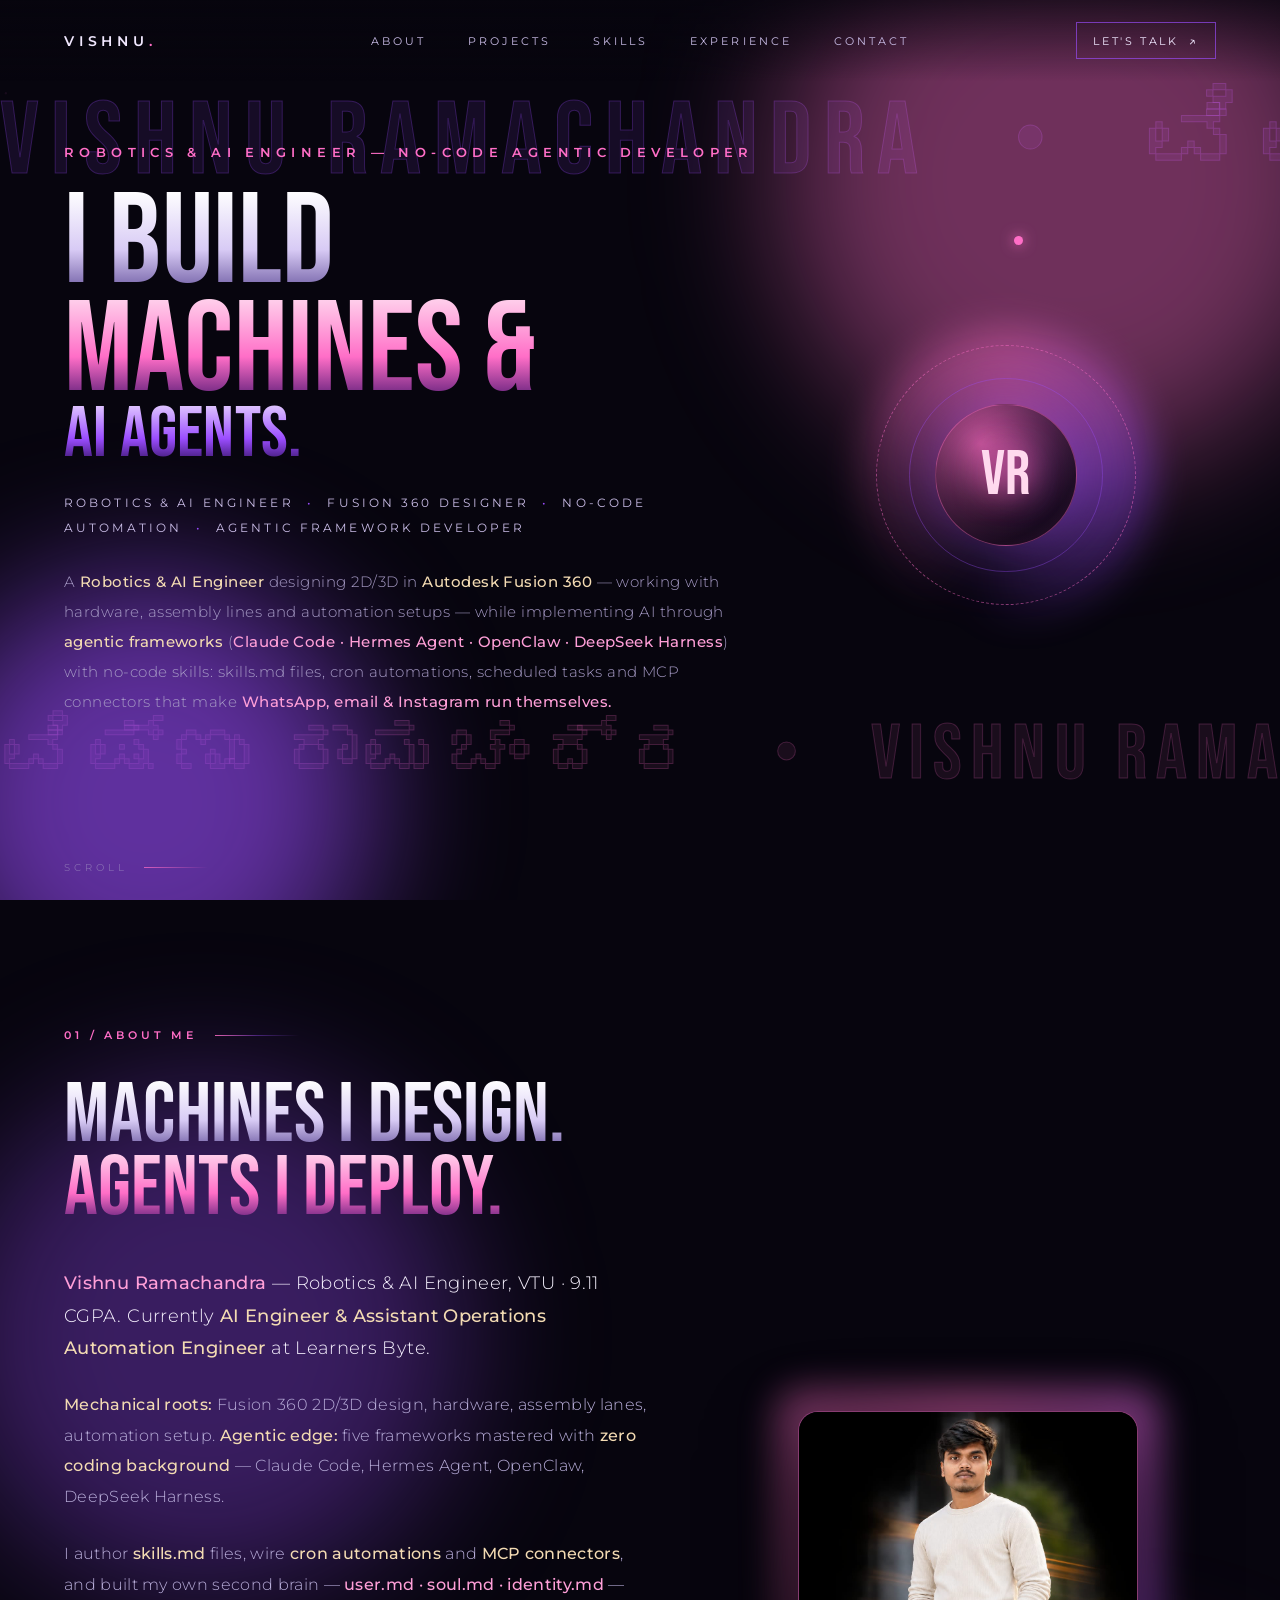
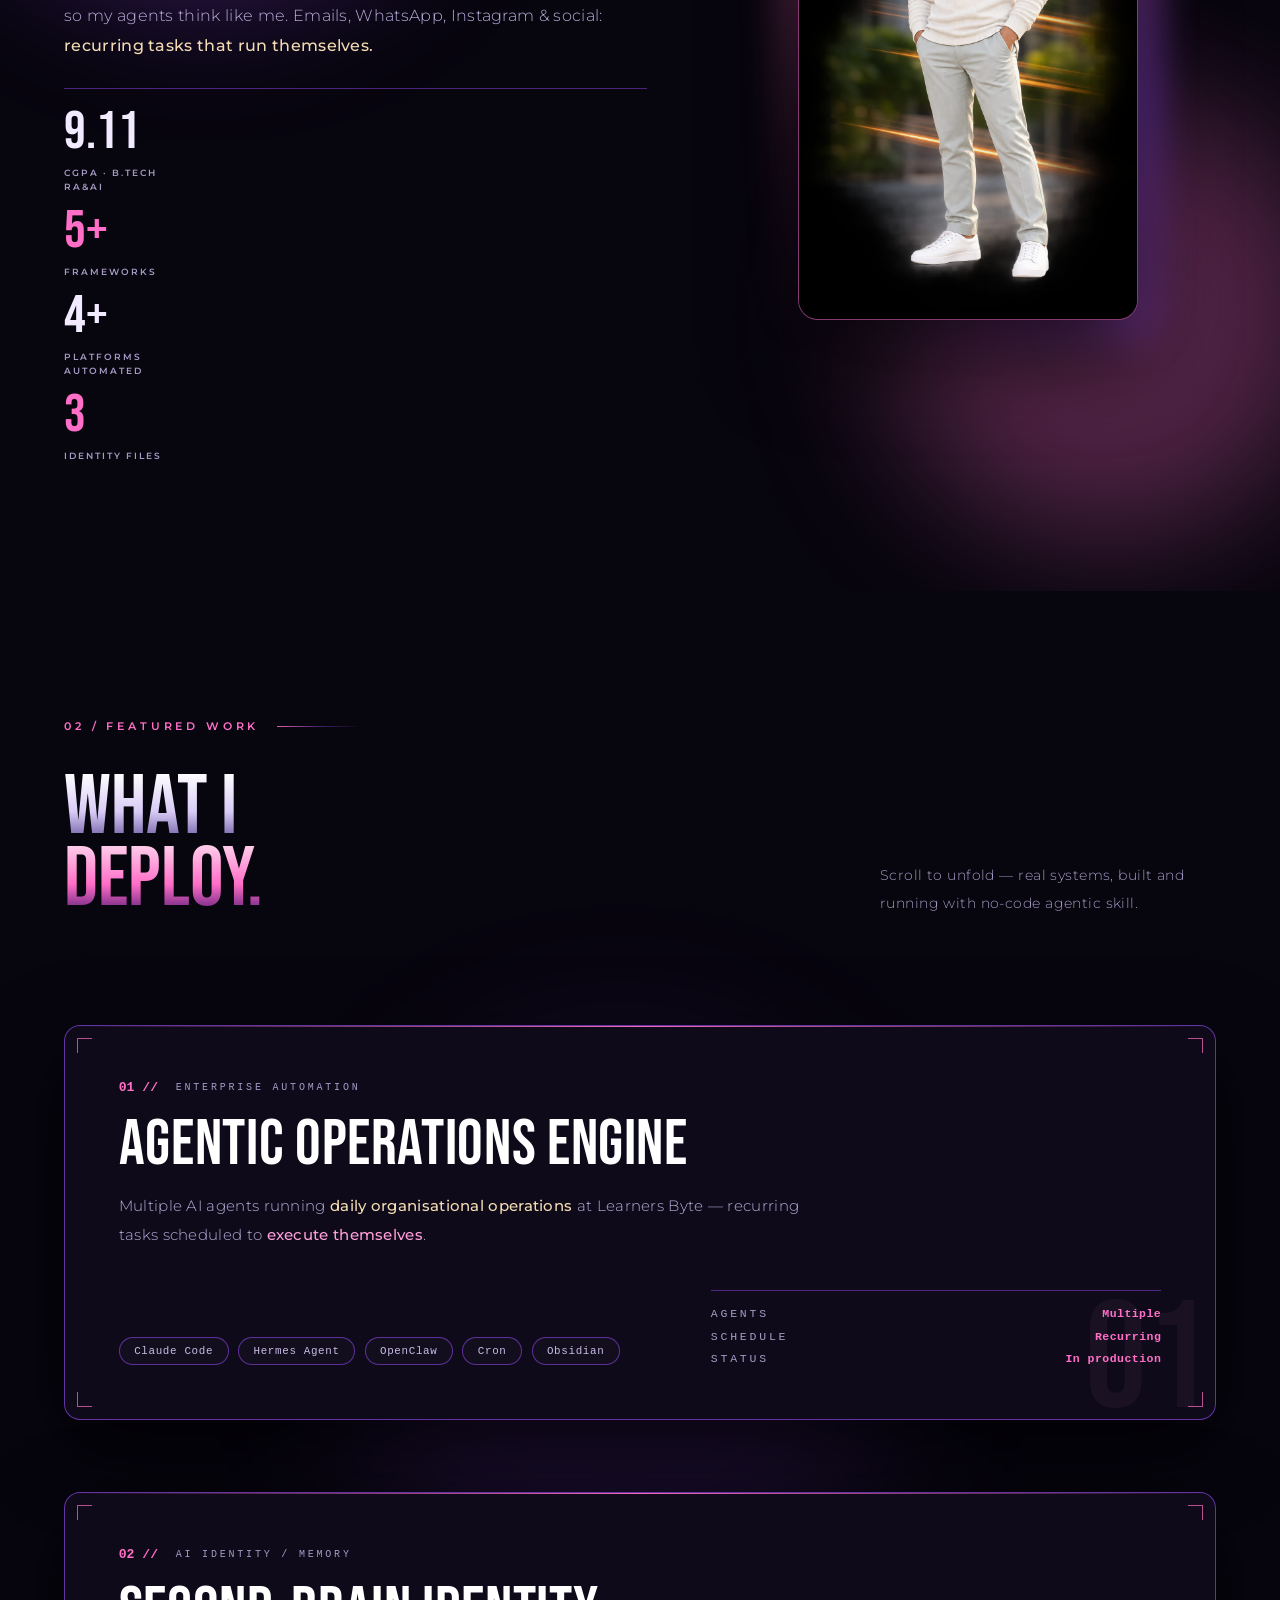
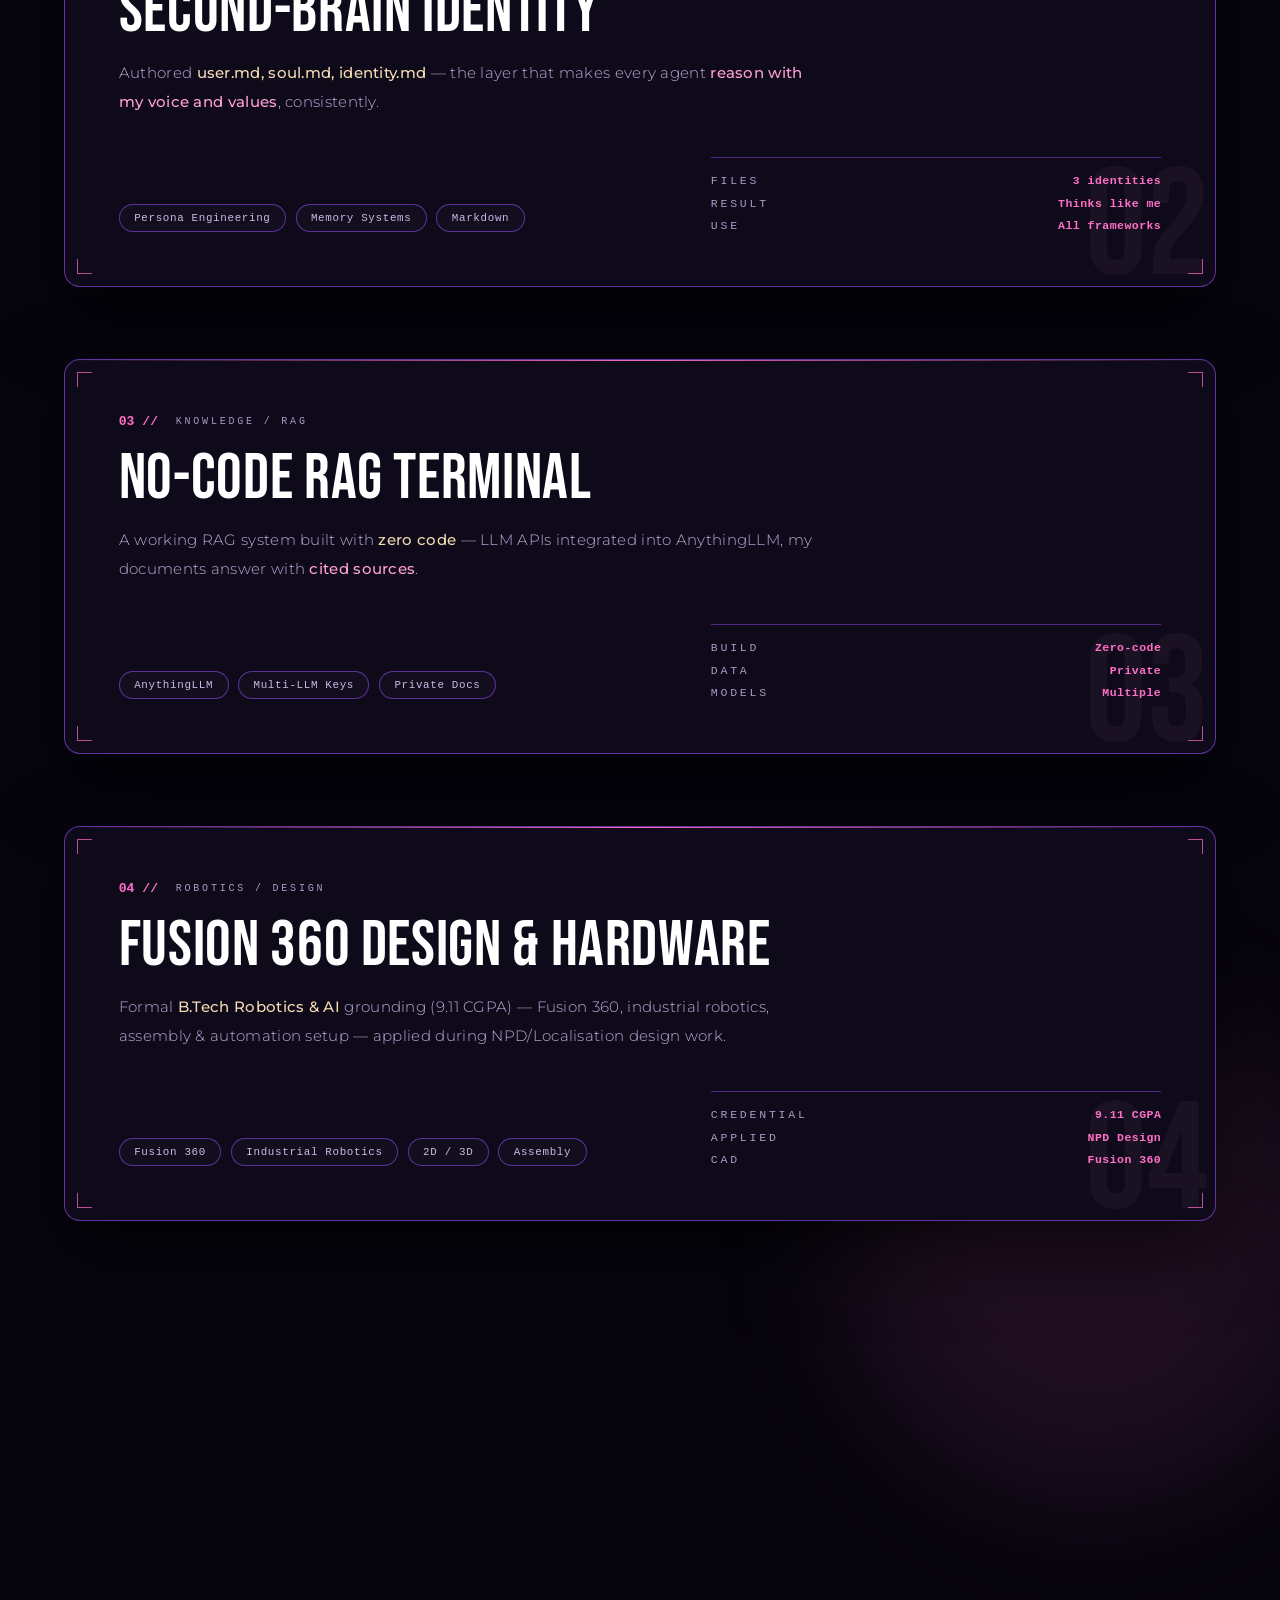
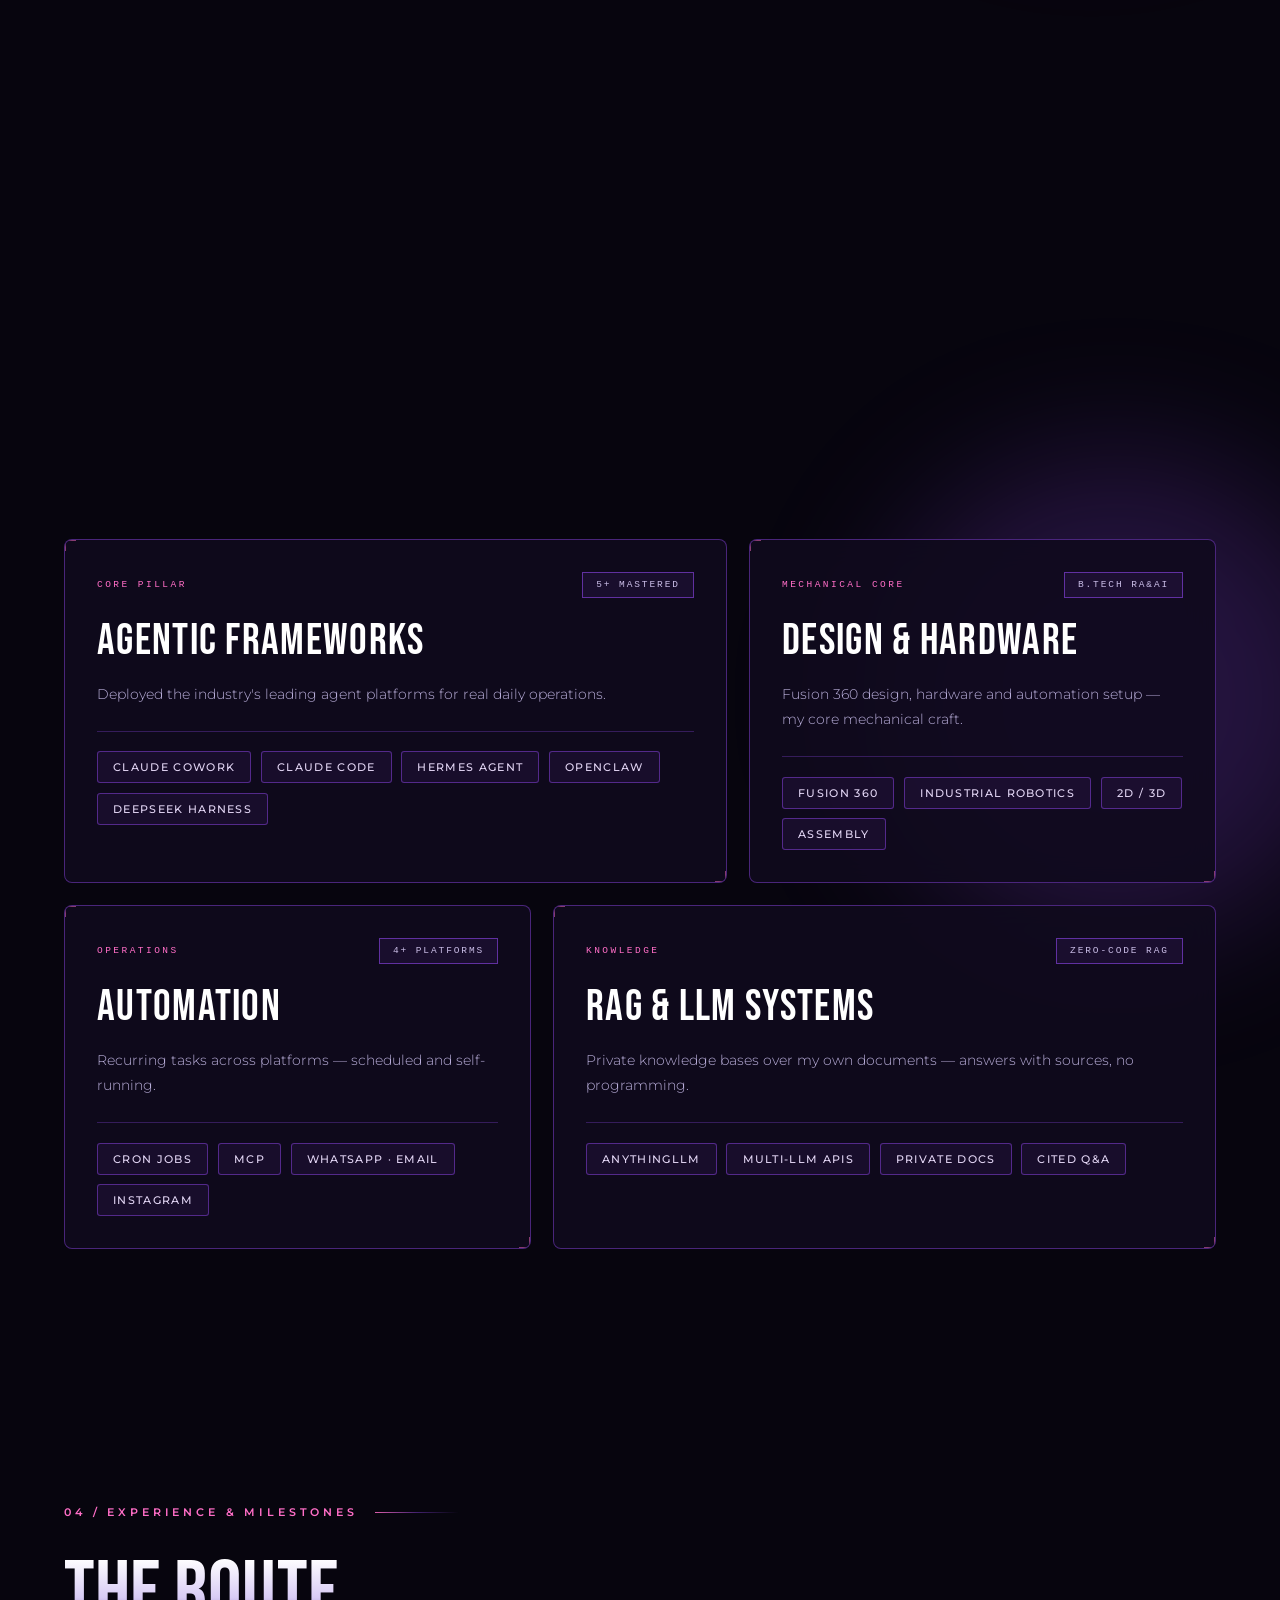
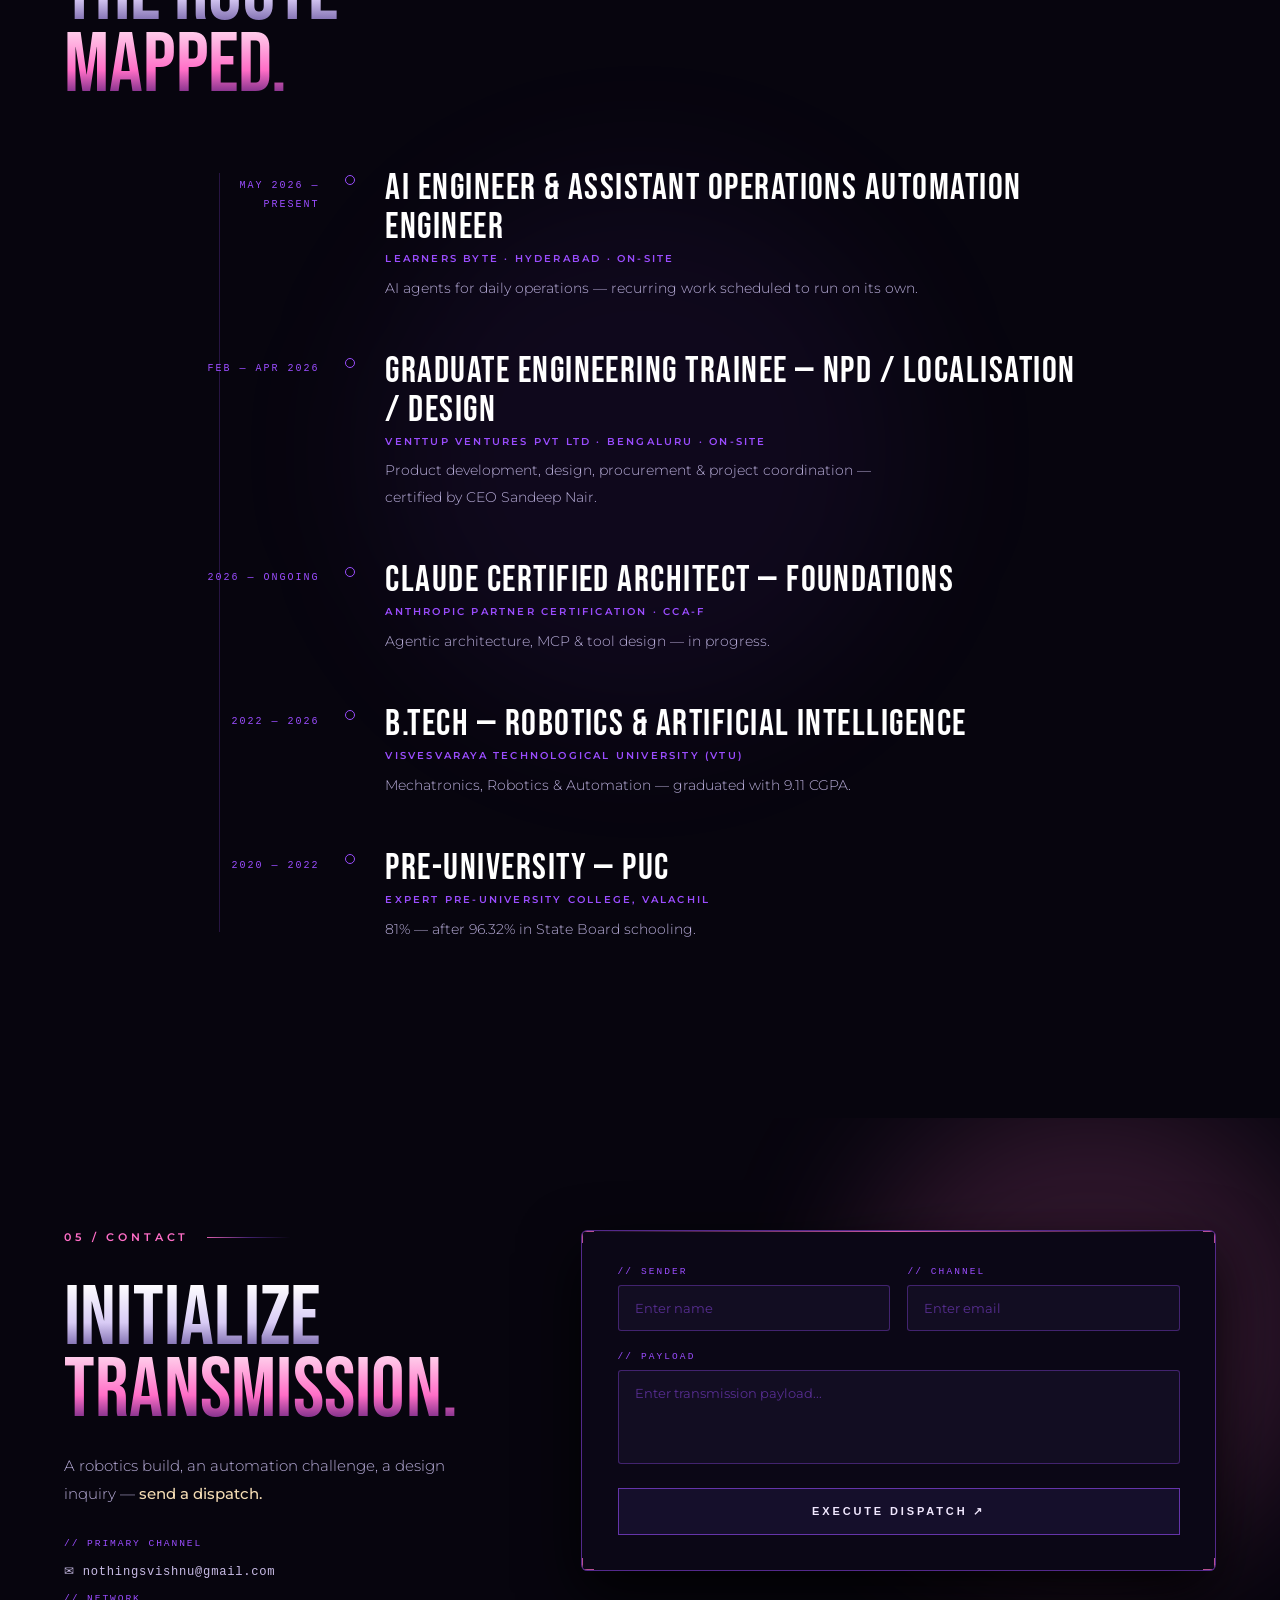
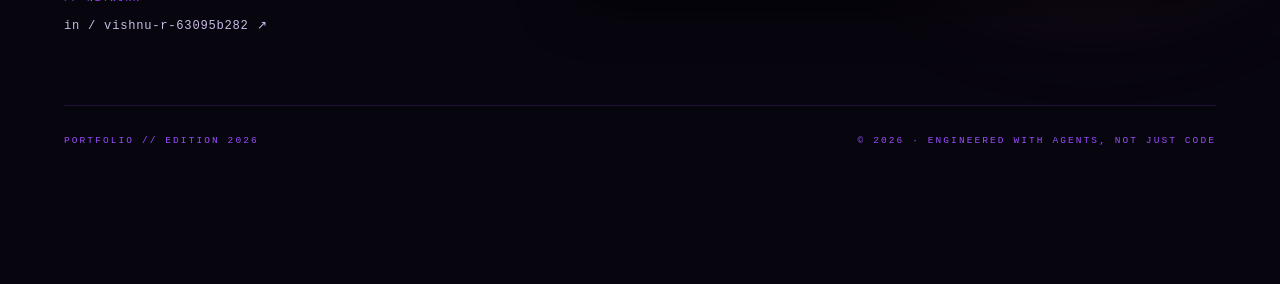
==== legacy_portfolio_v1.html @ 947fa591 "Deploy modern editorial portfolio & executive signed monograph" ====
<!DOCTYPE html>
<html lang="en">
<head>
<meta charset="UTF-8"/>
<meta name="viewport" content="width=device-width, initial-scale=1.0"/>
<title>Vishnu Ramachandra — Robotics & AI Engineer</title>
<link rel="icon" type="image/svg+xml" href="data:image/svg+xml,<svg xmlns='http://www.w3.org/2000/svg' viewBox='0 0 100 100'><text y='.9em' font-size='90'>⚡</text></svg>"/>
<link rel="preconnect" href="https://fonts.googleapis.com">
<link rel="preconnect" href="https://fonts.gstatic.com" crossorigin>
<link href="https://fonts.googleapis.com/css2?family=Bebas+Neue&family=Montserrat:wght@300;400;500;600;700&display=swap" rel="stylesheet">
<style>
  :root{
    --bg:#07050E; --panel:#0E0A1A; --panel2:#120D20; --cardline:rgba(140,84,255,.4);
    --ivory:#E8E0F2; --muted:#A79BC6; --soft:#C9BCE6; --white:#F7F2FF;
    --pink:#FF6EC7; --violet:#9B4DFF; --lav:#C9B0FF; --cream:#F3DBB3; --hlp:#FF9FD8;
    --serif:"Bebas Neue","Arial Narrow",Impact,sans-serif;
    --sans:"Montserrat",system-ui,sans-serif;
  }
  *{box-sizing:border-box;margin:0;padding:0}
  html{scroll-behavior:smooth}
  body{background:var(--bg);color:var(--ivory);font-family:var(--sans);overflow-x:hidden;-webkit-font-smoothing:antialiased}
  ::selection{background:var(--lav);color:#0a0514}
  a{color:inherit;text-decoration:none}
  img{max-width:100%;display:block}
  b{color:var(--cream);font-weight:500}
  .hlp{color:var(--hlp);font-weight:500}
  .g-w{background:linear-gradient(to bottom,#FFFFFF 0%,#D8CBF5 55%,#5E4B96 100%);-webkit-background-clip:text;background-clip:text;color:transparent}
  .g-p{background:linear-gradient(to bottom,#FFD1EC 0%,#FF6EC7 55%,#4A1570 100%);-webkit-background-clip:text;background-clip:text;color:transparent}
  .g-d{background:linear-gradient(to bottom,#DFC5FF 0%,#9B4DFF 55%,#2A0D55 100%);-webkit-background-clip:text;background-clip:text;color:transparent}

  #cursor{position:fixed;top:0;left:0;width:10px;height:10px;border-radius:50%;background:rgba(240,230,255,.95);
          pointer-events:none;z-index:999;transform:translate(-50%,-50%);transition:width .25s,height .25s,background .25s,border .25s}
  #cursor.grow{width:46px;height:46px;border:1px solid rgba(255,110,199,.55);background:rgba(255,110,199,.07)}

  .glow{position:absolute;border-radius:50%;filter:blur(70px);pointer-events:none;z-index:0}
  @keyframes pulseA{0%,100%{transform:scale(1);opacity:.10}50%{transform:scale(1.08);opacity:.15}}
  @keyframes pulseB{0%,100%{transform:scale(1.06);opacity:.07}50%{transform:scale(1);opacity:.10}}
  @keyframes floaty{0%,100%{transform:translateY(-3px) scale(1)}50%{transform:translateY(3px) scale(1.03)}}
  @keyframes spinSlow{to{transform:rotate(360deg)}}
  @keyframes emberUp{0%{transform:translateY(0) scale(1);opacity:0}15%{opacity:.8}100%{transform:translateY(-120px) scale(.2);opacity:0}}

  /* ============ BG NAME MARQUEE ============ */
  .bgnames{position:fixed;inset:0;z-index:0;pointer-events:none;overflow:hidden}
  .namerow{position:absolute;left:0;display:flex;width:max-content;will-change:transform;
           font-family:var(--serif),"Nirmala UI","Noto Sans Kannada",sans-serif;
           color:rgba(155,77,255,.10);-webkit-text-stroke:1px rgba(155,77,255,.28);white-space:nowrap;
           letter-spacing:.12em;user-select:none}
  .namerow span{display:inline-block;padding-right:7vw}
  .namerow.nr1{top:9%;font-size:clamp(3rem,8vw,7.5rem);animation:driftL 90s linear infinite}
  .namerow.nr2{bottom:11%;font-size:clamp(2.2rem,6vw,5.4rem);-webkit-text-stroke:1px rgba(255,110,199,.22);
               color:rgba(255,110,199,.08);animation:driftR 110s linear infinite}
  @keyframes driftL{from{transform:translateX(0)}to{transform:translateX(-50%)}}
  @keyframes driftR{from{transform:translateX(-50%)}to{transform:translateX(0)}}

  nav{position:fixed;top:0;left:0;right:0;z-index:100;display:flex;justify-content:space-between;align-items:center;padding:22px 5vw;
      background:linear-gradient(180deg,rgba(7,5,14,.72),transparent)}
  .brand{font-size:.85rem;font-weight:600;letter-spacing:.35em;text-transform:uppercase;color:#F1E8FF;cursor:pointer}
  .brand b{color:var(--pink);font-weight:600}
  .nav-links{position:absolute;left:50%;transform:translateX(-50%);display:flex;gap:2.6rem}
  .nav-links a{position:relative;font-size:11px;font-weight:400;letter-spacing:.28em;text-transform:uppercase;color:var(--soft);padding:4px 0;transition:color .3s}
  .nav-links a::after{content:"";position:absolute;bottom:0;left:0;width:0;height:1px;background:rgba(255,110,199,.65);transition:width .3s}
  .nav-links a:hover{color:var(--white)} .nav-links a:hover::after{width:100%}
  .btn-talk{display:flex;align-items:center;gap:.6rem;font-size:11px;font-weight:400;letter-spacing:.24em;text-transform:uppercase;
            color:#F1E8FF;padding:.6rem 1rem;border:1px solid rgba(155,77,255,.65);transition:border-color .3s}
  .btn-talk:hover{border-color:var(--pink)}
  .btn-talk .arr{transition:transform .3s;font-size:.85rem}
  .btn-talk:hover .arr{transform:translate(2px,-2px)}

  .hero{position:relative;min-height:100vh;display:flex;align-items:center;padding:120px 5vw 70px;overflow:hidden}
  #heroCanvas{position:absolute;inset:0;z-index:0;opacity:.85}
  .hero .glow.g1{width:36rem;height:36rem;top:-12%;right:-6%;background:rgba(255,110,199,.42);animation:pulseA 8s infinite}
  .hero .glow.g2{width:28rem;height:28rem;bottom:-14%;left:-6%;background:rgba(155,77,255,.6);animation:pulseB 10s infinite}
  .hero-inner{position:relative;z-index:2;display:grid;grid-template-columns:1.25fr .75fr;gap:2rem;align-items:center;width:100%;max-width:1400px;margin:0 auto}
  @media(max-width:1024px){.hero-inner{grid-template-columns:1fr}}
  .hero h1{font-family:var(--serif);font-weight:400;letter-spacing:.01em;line-height:.84;text-transform:uppercase;user-select:none;margin-bottom:1.5rem}
  .hero h1 .ln{display:block;opacity:0;transform:translateY(40px);filter:blur(10px);transition:opacity 1s cubic-bezier(.16,1,.3,1),transform 1.2s cubic-bezier(.16,1,.3,1),filter 1s}
  .hero h1 .ln.show{opacity:1;transform:none;filter:none}
  .hero h1 .ln1,.hero h1 .ln2{font-size:clamp(3.6rem,10vw,8rem)}
  .hero h1 .ln3{font-size:clamp(2.2rem,5.6vw,4.8rem)}
  .hero .kicker{font-size:clamp(.6rem,1.1vw,.8rem);font-weight:600;letter-spacing:.42em;text-transform:uppercase;color:var(--pink);margin-bottom:1.9rem}
  .hero .sub{font-size:clamp(.55rem,1.15vw,.75rem);font-weight:400;letter-spacing:.26em;text-transform:uppercase;color:var(--soft);margin-bottom:1.7rem;max-width:54rem;line-height:2.1}
  .hero .sub i{color:var(--violet);font-style:normal;margin:0 .45rem}
  .hero .desc{font-size:clamp(.8rem,1.3vw,.96rem);font-weight:300;color:var(--muted);line-height:1.95;letter-spacing:.03em;max-width:45rem;margin-bottom:2.4rem}
  .hero-cta{display:flex;gap:1.2rem;flex-wrap:wrap}
  .cta-solid{font-size:11px;font-weight:600;letter-spacing:.26em;text-transform:uppercase;color:#15020f;
             background:linear-gradient(120deg,#FFD1EC,#FF6EC7 45%,#9B4DFF);background-size:200% 100%;padding:1.05rem 2.2rem;
             transition:background-position .5s;cursor:pointer}
  .cta-solid:hover{background-position:100% 0}
  .cta-ghost{font-size:11px;font-weight:400;letter-spacing:.26em;text-transform:uppercase;color:#F1E8FF;padding:1.05rem 2.2rem;border:1px solid rgba(155,77,255,.65);transition:border-color .3s,color .3s;cursor:pointer}
  .cta-ghost:hover{border-color:var(--pink);color:#fff}
  .hero-fade{opacity:0;transform:translateY(26px);filter:blur(8px);transition:opacity 1s ease .9s,transform 1.2s cubic-bezier(.16,1,.3,1) .9s,filter 1s ease .9s}
  .hero-fade.show{opacity:1;transform:none;filter:none}
  .emblem{position:relative;height:min(60vh,520px);display:none;align-items:center;justify-content:center}
  @media(min-width:1024px){.emblem{display:flex}}
  .emblem .halo{position:absolute;width:70%;aspect-ratio:1;border-radius:50%;background:conic-gradient(from 0deg,#FF6EC7,#9B4DFF 25%,transparent 55%,#FF6EC7);filter:blur(18px);opacity:.4;animation:spinSlow 16s linear infinite}
  .emblem .ring1{position:absolute;width:62%;aspect-ratio:1;border-radius:50%;border:1px dashed rgba(255,110,199,.5);animation:spinSlow 30s linear infinite}
  .emblem .ring2{position:absolute;width:46%;aspect-ratio:1;border-radius:50%;border:1px solid rgba(155,77,255,.35)}
  .emblem .core{position:relative;width:34%;aspect-ratio:1;border-radius:50%;display:flex;align-items:center;justify-content:center;
        background:radial-gradient(circle at 32% 28%,rgba(255,110,199,.5),rgba(10,5,20,.94) 72%);
        border:1px solid rgba(255,110,199,.45);box-shadow:0 0 70px rgba(155,77,255,.45),inset 0 0 44px rgba(255,110,199,.14);animation:floaty 5s ease-in-out infinite}
  .emblem .core span{font-family:var(--serif);font-size:clamp(3rem,7vh,5.2rem);color:#FFD9EE;text-shadow:0 0 30px rgba(255,110,199,.75)}
  .emblem .dot{position:absolute;top:4%;left:52%;width:9px;height:9px;border-radius:50%;background:var(--pink);box-shadow:0 0 14px var(--pink);animation:floaty 3s infinite}
  .scroll-hint{position:absolute;bottom:26px;left:5vw;font-size:10px;letter-spacing:.4em;text-transform:uppercase;color:rgba(167,155,198,.55);display:flex;align-items:center;gap:1rem;z-index:3}
  .scroll-hint::after{content:"";width:64px;height:1px;background:linear-gradient(90deg,rgba(255,110,199,.75),transparent);animation:growline 2.4s ease-in-out infinite}
  @keyframes growline{0%,100%{transform:scaleX(.3);transform-origin:left}50%{transform:scaleX(1);transform-origin:left}}

  section{position:relative;padding:8rem 5vw;overflow:hidden}
  .inner{position:relative;z-index:2;max-width:1200px;margin:0 auto}
  .eyebrow{display:flex;align-items:center;gap:1.1rem;margin-bottom:2.4rem}
  .eyebrow span{font-size:11px;font-weight:600;letter-spacing:.35em;text-transform:uppercase;color:var(--pink)}
  .eyebrow::after{content:"";width:84px;height:1px;background:linear-gradient(90deg,rgba(255,110,199,.85),rgba(155,77,255,.4),transparent)}
  .sec-title{font-family:var(--serif);font-weight:400;text-transform:uppercase;line-height:.86;letter-spacing:.01em;user-select:none;margin-bottom:1.2rem}
  .sec-title .blk{display:block;font-size:clamp(2.8rem,6.6vw,5.6rem)}
  .rv{opacity:0;transform:translateY(26px);transition:opacity .8s cubic-bezier(.16,1,.3,1),transform .9s cubic-bezier(.16,1,.3,1)}
  .rv.in{opacity:1;transform:none}
  .rvl{opacity:0;transform:translateX(-24px);transition:opacity .7s cubic-bezier(.16,1,.3,1),transform .8s cubic-bezier(.16,1,.3,1)}
  .rvl.in{opacity:1;transform:none}

  #about .glow.g1{width:32rem;height:32rem;top:14%;left:-4%;background:rgba(155,77,255,.34);animation:pulseA 9s infinite}
  #about .glow.g2{width:28rem;height:28rem;bottom:4%;right:-4%;background:rgba(255,110,199,.3);animation:pulseB 11s infinite}
  .about-grid{display:grid;grid-template-columns:1.08fr .92fr;gap:4.5rem;align-items:center}
  @media(max-width:960px){.about-grid{grid-template-columns:1fr}}
  .about-bio p{font-size:clamp(.84rem,1.3vw,.99rem);font-weight:300;color:#B9AEDA;line-height:1.95;letter-spacing:.02em;margin-bottom:1.6rem;max-width:40rem}
  .about-bio .lead-in{font-size:clamp(.95rem,1.5vw,1.12rem);color:var(--white);line-height:1.8;font-weight:300}
  .metrics{display:grid;grid-template-columns:repeat(4,auto);gap:2.3rem;border-top:1px solid rgba(155,77,255,.4);padding-top:1.7rem;margin-top:.5rem}
  @media(max-width:760px){.metrics{grid-template-columns:repeat(2,1fr);gap:1.7rem}}
  .metric b{display:block;font-family:var(--serif);font-weight:400;font-size:clamp(2.4rem,4.4vw,3.4rem);color:#F2EBFF;line-height:1}
  .metric.p b{color:var(--pink)}
  .metric span{display:block;font-size:9px;font-weight:600;letter-spacing:.22em;text-transform:uppercase;color:var(--muted);margin-top:.4rem;max-width:8.5rem;line-height:1.6}
  .about-right{position:relative}
  .portrait-wrap{position:relative;max-width:min(88vw,340px);margin:0 auto;transform-style:preserve-3d;perspective:1200px}
  .portrait-glow{position:absolute;inset:-22px;border-radius:26px;filter:blur(18px);opacity:.55;
        background:conic-gradient(from 0deg,#FF6EC7 0%,#9B4DFF 28%,transparent 58%,#FF6EC7 100%);animation:spinSlow 15s linear infinite}
  .portrait{border-radius:20px;overflow:hidden;border:1px solid rgba(255,110,199,.5);box-shadow:0 34px 90px rgba(0,0,0,.75);position:relative;will-change:transform;background:var(--panel);line-height:0}
  .portrait img{width:100%;height:auto;object-fit:contain}
  .portrait .spot{position:absolute;inset:0;background:radial-gradient(circle 260px at var(--sx,50%) var(--sy,50%),rgba(255,255,255,.16),rgba(255,110,199,.10),transparent 72%);opacity:0;transition:opacity .4s;pointer-events:none}
  .portrait-wrap:hover .spot{opacity:1}
  .embers{position:absolute;inset:-20px;pointer-events:none;overflow:visible}
  .embers i{position:absolute;bottom:12%;width:4px;height:4px;border-radius:50%;background:var(--pink);opacity:0}
  .portrait-wrap:hover .embers i{animation:emberUp 2.4s ease-out infinite}

  #work{padding-bottom:6rem}
  #work .glow.g1{width:36rem;height:36rem;top:16%;left:26%;background:rgba(155,77,255,.12);animation:pulseA 12s infinite}
  #work .glow.g2{width:30rem;height:30rem;bottom:10%;right:-4%;background:rgba(255,110,199,.1);animation:pulseB 13s infinite}
  .deck-head{display:flex;justify-content:space-between;align-items:flex-end;gap:2.5rem;margin-bottom:4.5rem;flex-wrap:wrap}
  .deck-head p{max-width:21rem;font-size:clamp(.75rem,1.2vw,.9rem);font-weight:300;color:var(--muted);line-height:1.95;letter-spacing:.03em}
  .deck-scroller{position:relative;width:100%}
  .deck-inner{position:relative;width:100%;padding-top:4vh;padding-bottom:42vh}
  .s-card{position:relative;width:100%;z-index:1;margin-bottom:72px;will-change:transform,filter;transform-origin:top center;backface-visibility:hidden}
  .s-card:last-child{margin-bottom:0}
  .pcard{position:relative;border-radius:1rem;border:1px solid rgba(155,77,255,.6);background:var(--panel);
         padding:clamp(2rem,4.2vw,3.6rem);overflow:hidden;transition:border-color .5s;box-shadow:0 26px 80px rgba(0,0,0,.65)}
  .pcard:hover{border-color:rgba(255,110,199,.9)}
  .pcard .topflare{position:absolute;top:0;left:0;right:0;height:1px;background:linear-gradient(90deg,transparent,rgba(255,110,199,.95),transparent)}
  .pcard .lbr{position:absolute;width:15px;height:15px;border:1.5px solid rgba(255,110,199,.7);transition:border-color .4s}
  .pcard:hover .lbr{border-color:var(--pink)}
  .pcard .lbr.tl{top:12px;left:12px;border-right:0;border-bottom:0}.pcard .lbr.tr{top:12px;right:12px;border-left:0;border-bottom:0}
  .pcard .lbr.bl{bottom:12px;left:12px;border-right:0;border-top:0}.pcard .lbr.br{bottom:12px;right:12px;border-left:0;border-top:0}
  .pcard .watermark{position:absolute;bottom:-1.2rem;right:.4rem;font-family:var(--serif);font-size:clamp(6.5rem,12vw,10.5rem);color:rgba(255,177,225,.05);user-select:none;pointer-events:none;line-height:1}
  .pcard .meta{display:flex;align-items:center;gap:1.1rem;margin-bottom:1.3rem}
  .pcard .num{font-family:ui-monospace,Consolas,monospace;font-size:.82rem;font-weight:700;color:var(--pink)}
  .pcard .cat{font-family:ui-monospace,Consolas,monospace;font-size:10px;letter-spacing:.28em;text-transform:uppercase;color:var(--muted)}
  .pcard h3{font-family:var(--serif);font-weight:400;font-size:clamp(2.4rem,5vw,4rem);line-height:.9;text-transform:uppercase;letter-spacing:.01em;color:#fff;margin-bottom:1.2rem;transition:color .4s}
  .pcard:hover h3{color:#FFD9EE}
  .pcard .desc{max-width:44rem;font-size:clamp(.82rem,1.3vw,.95rem);font-weight:300;color:#B9AEDA;line-height:1.9;letter-spacing:.02em;margin-bottom:2rem}
  .pcard .cols{display:grid;grid-template-columns:1.1fr .9fr;gap:2.6rem;align-items:end}
  @media(max-width:840px){.pcard .cols{grid-template-columns:1fr}}
  .tech{display:flex;flex-wrap:wrap;gap:.6rem}
  .tech span{font-family:ui-monospace,Consolas,monospace;font-size:.68rem;letter-spacing:.06em;color:var(--soft);border:1px solid rgba(155,77,255,.55);border-radius:999px;padding:.45rem .9rem;background:rgba(255,255,255,.02);transition:all .3s}
  .pcard:hover .tech span{border-color:rgba(255,110,199,.5)}
  .metrics{border-top:1px solid rgba(155,77,255,.45);padding-top:1rem;display:flex;flex-direction:column;gap:.6rem}
  .mrow{display:flex;justify-content:space-between;gap:1.2rem;font-family:ui-monospace,Consolas,monospace;font-size:.72rem}
  .mrow em{font-style:normal;letter-spacing:.24em;color:var(--muted);text-transform:uppercase}
  .mrow b{font-weight:600;color:var(--pink);letter-spacing:.04em;text-align:right}
  .deck-end{width:100%;height:1px}

  #skills .glow.g1{width:30rem;height:30rem;top:24%;right:-6%;background:rgba(155,77,255,.2);animation:pulseB 10s infinite}
  .bento{display:grid;grid-template-columns:repeat(12,1fr);gap:1.4rem}
  .bcard{position:relative;grid-column:span 12;padding:2rem;border:1px solid rgba(155,77,255,.42);border-radius:.5rem;
         background:rgba(16,11,29,.9);backdrop-filter:blur(14px);overflow:hidden;cursor:pointer;transition:border-color .5s,box-shadow .5s,transform .25s;will-change:transform}
  .bcard:hover{border-color:rgba(255,110,199,.8);box-shadow:0 18px 50px rgba(255,110,199,.14);transform:translateY(-5px)}
  @media(min-width:1024px){.b7{grid-column:span 7}.b5{grid-column:span 5}}
  .bcard .topflare{position:absolute;top:0;left:0;right:0;height:1px;background:linear-gradient(90deg,transparent,rgba(255,110,199,.6),transparent);opacity:0;transition:opacity .5s}
  .bcard:hover .topflare{opacity:1}
  .bcard .pin{position:absolute;width:11px;height:11px}
  .bcard .pin.tl{top:0;left:0;border-top:1px solid rgba(255,110,199,.5);border-left:1px solid rgba(255,110,199,.5)}
  .bcard .pin.br{bottom:0;right:0;border-bottom:1px solid rgba(255,110,199,.5);border-right:1px solid rgba(255,110,199,.5)}
  .bcard .bhead{display:flex;justify-content:space-between;align-items:center;margin-bottom:1.1rem;gap:1rem}
  .bcard .badge{font-family:ui-monospace,Consolas,monospace;font-size:9.5px;letter-spacing:.26em;color:var(--pink);transition:color .3s}
  .bcard:hover .badge{color:#FFB9E2}
  .bcard .stat{font-family:ui-monospace,Consolas,monospace;font-size:9.5px;letter-spacing:.2em;color:var(--soft);border:1px solid rgba(155,77,255,.55);padding:.4rem .8rem;background:rgba(155,77,255,.08);transition:all .3s;white-space:nowrap}
  .bcard:hover .stat{border-color:rgba(255,110,199,.6);color:#fff}
  .bcard h3{font-family:var(--serif);font-weight:400;font-size:clamp(1.9rem,3.4vw,2.9rem);letter-spacing:.03em;text-transform:uppercase;color:#fff;margin-bottom:.9rem;transition:color .3s}
  .bcard:hover h3{color:#FFD9EE}
  .bcard .bdesc{font-size:clamp(.74rem,1.15vw,.88rem);font-weight:300;color:#B9AEDA;line-height:1.8;max-width:40rem;margin-bottom:1.5rem}
  .bcard .chips{display:flex;flex-wrap:wrap;gap:.6rem;padding-top:1.2rem;border-top:1px solid rgba(155,77,255,.28)}
  .bcard .chips span{font-size:.68rem;font-weight:500;letter-spacing:.12em;text-transform:uppercase;color:#E3D6F5;border:1px solid rgba(155,77,255,.45);background:rgba(155,77,255,.07);padding:.5rem .95rem;border-radius:.2rem;transition:all .3s}
  .bcard:hover .chips span{border-color:rgba(255,110,199,.55);color:#fff;background:rgba(255,110,199,.08)}

  #experience .glow.g1{width:34rem;height:34rem;top:30%;left:50%;transform:translateX(-50%);background:rgba(155,77,255,.06);animation:pulseA 12s infinite}
  .route{position:relative;width:100%;max-width:880px;margin:0 auto}
  .track-bg{position:absolute;left:19px;top:6px;bottom:10px;width:1px;background:rgba(155,77,255,.22)}
  .track-fill{position:absolute;left:18.5px;top:6px;width:2px;height:0;background:linear-gradient(180deg,#FF6EC7,#9B4DFF 60%,rgba(155,77,255,.12));box-shadow:0 0 12px rgba(255,110,199,.7);transform-origin:top}
  .r-item{position:relative;display:flex;align-items:flex-start;margin-bottom:3rem}
  .r-year{display:none;width:150px;flex-shrink:0;padding-right:1.9rem;text-align:right;padding-top:.4rem}
  @media(min-width:900px){.r-year{display:block}}
  .r-year span{font-family:ui-monospace,Consolas,monospace;font-size:10px;letter-spacing:.2em;color:var(--violet);transition:color .3s}
  .r-item:hover .r-year span{color:var(--pink)}
  .r-node{position:relative;flex-shrink:0;width:26px;height:26px;display:flex;align-items:center;justify-content:center;margin-left:-13px;margin-right:1.4rem}
  .r-node .halo2{position:absolute;width:24px;height:24px;border-radius:50%;border:1px solid transparent;transition:all .6s}
  .r-item:hover .halo2{border-color:rgba(255,110,199,.45);transform:scale(1.7)}
  .r-node .dot{width:10px;height:10px;border-radius:50%;background:var(--bg);border:1px solid var(--violet);transition:all .3s}
  .r-item:hover .dot{background:var(--pink);border-color:var(--pink);box-shadow:0 0 14px var(--pink)}
  .r-body{padding-top:.15rem}
  .r-year-m{font-family:ui-monospace,Consolas,monospace;font-size:10px;letter-spacing:.2em;color:var(--pink);margin-bottom:.4rem;display:block}
  @media(min-width:900px){.r-year-m{display:none}}
  .r-body h3{font-family:var(--serif);font-weight:400;font-size:clamp(1.6rem,3vw,2.3rem);letter-spacing:.04em;text-transform:uppercase;color:#fff;line-height:1.05;margin-bottom:.35rem;transition:color .3s}
  .r-item:hover .r-body h3{color:#FFD9EE}
  .r-body .org{display:block;font-size:10px;font-weight:600;letter-spacing:.22em;text-transform:uppercase;color:var(--violet);margin-bottom:.6rem;transition:color .3s}
  .r-item:hover .r-body .org{color:var(--pink)}
  .r-body p{font-size:clamp(.78rem,1.2vw,.9rem);font-weight:300;color:#B9AEDA;line-height:1.85;max-width:34rem}
  .r-item:hover .r-body p{color:#D8CEF0}

  #contact{padding-top:7rem}
  #contact .glow.g1{width:30rem;height:30rem;top:-4%;right:-4%;background:rgba(255,110,199,.16);animation:pulseA 9s infinite}
  .c-grid{display:grid;grid-template-columns:5fr 7fr;gap:4rem;align-items:start}
  @media(max-width:960px){.c-grid{grid-template-columns:1fr}}
  .c-left p{font-size:clamp(.8rem,1.2vw,.92rem);font-weight:300;color:#B9AEDA;line-height:1.9;max-width:26rem;margin-bottom:1.8rem}
  .c-direct{display:flex;flex-direction:column;gap:.9rem}
  .c-direct a{display:flex;align-items:center;gap:.8rem;font-family:ui-monospace,Consolas,monospace;font-size:.76rem;letter-spacing:.06em;color:var(--soft);transition:color .3s}
  .c-direct a:hover{color:var(--pink)}
  .c-direct .tag{font-family:ui-monospace,Consolas,monospace;font-size:.6rem;letter-spacing:.2em;color:var(--violet)}
  .term{position:relative;border-radius:.4rem;border:1px solid rgba(155,77,255,.5);background:#0B0716;padding:2.2rem;box-shadow:0 22px 60px rgba(0,0,0,.85);overflow:hidden}
  .term .topflare{position:absolute;top:0;left:0;right:0;height:1px;background:linear-gradient(90deg,transparent,rgba(255,110,199,.8),transparent)}
  .term .ch{position:absolute;width:12px;height:12px;border:1px solid rgba(255,110,199,.7)}
  .term .ch.tl{top:0;left:0;border-right:0;border-bottom:0}.term .ch.tr{top:0;right:0;border-left:0;border-bottom:0}
  .term .ch.bl{bottom:0;left:0;border-right:0;border-top:0}.term .ch.br{bottom:0;right:0;border-left:0;border-top:0}
  .term label{display:block;font-family:ui-monospace,Consolas,monospace;font-size:9.5px;letter-spacing:.22em;text-transform:uppercase;color:var(--violet);margin-bottom:.5rem}
  .term input,.term textarea{width:100%;background:#120D22;border:1px solid rgba(155,77,255,.35);color:#fff;font-family:var(--sans);font-size:.82rem;padding:.85rem 1rem;outline:none;border-radius:.2rem;transition:border-color .3s;margin-bottom:1.3rem;resize:none}
  .term input:focus,.term textarea:focus{border-color:var(--pink)}
  .term input::placeholder,.term textarea::placeholder{color:rgba(155,77,255,.5)}
  .term .row2{display:grid;grid-template-columns:1fr 1fr;gap:1.1rem}
  @media(max-width:640px){.term .row2{grid-template-columns:1fr}}
  .term button{width:100%;padding:1rem;border:1px solid rgba(155,77,255,.6);background:#150F2B;color:#F1E8FF;font-size:11px;font-weight:600;letter-spacing:.26em;text-transform:uppercase;cursor:pointer;transition:all .3s}
  .term button:hover{border-color:var(--pink);background:#1C1433;color:#FFD9EE}
  .sent{display:none;text-align:center;padding:3rem 1rem}
  .sent .ok{display:inline-flex;align-items:center;justify-content:center;width:44px;height:44px;border-radius:50%;border:1px solid var(--pink);color:var(--pink);font-size:1.1rem;margin-bottom:1rem}
  .sent h3{font-family:var(--serif);font-weight:400;font-size:2.2rem;text-transform:uppercase;letter-spacing:.06em;color:#fff;margin-bottom:.5rem}
  .sent p{font-size:.78rem;font-weight:300;color:var(--muted);letter-spacing:.1em}
  .footline{display:flex;justify-content:space-between;align-items:center;gap:1rem;flex-wrap:wrap;border-top:1px solid rgba(155,77,255,.18);margin-top:4.5rem;padding-top:1.8rem}
  .footline span{font-family:ui-monospace,Consolas,monospace;font-size:9.5px;letter-spacing:.22em;text-transform:uppercase;color:var(--violet)}

  @media(max-width:860px){
    .nav-links{display:none}
    nav{padding:16px 6vw}
    section{padding:5.5rem 6vw}
  }

  /* ============ MOBILE (phone-first polish) ============ */
  @media(max-width:700px){
    html{-webkit-text-size-adjust:100%}
    body{-webkit-tap-highlight-color:transparent}
    section{padding:4.5rem 1.3rem}
    nav{padding:.9rem 1.2rem}
    .brand{font-size:.72rem;letter-spacing:.28em}
    .btn-talk{font-size:.62rem;padding:.5rem .8rem;letter-spacing:.18em}
    .hero{padding:108px 1.3rem 55px}
    .hero .kicker{font-size:.62rem;letter-spacing:.3em;margin-bottom:1.4rem}
    .hero .sub{font-size:.56rem;letter-spacing:.18em;line-height:2.1;margin-bottom:1.3rem}
    .hero .desc{font-size:.9rem;line-height:1.85;margin-bottom:1.8rem}
    .hero-cta{flex-direction:column}
    .hero-cta a{width:100%;text-align:center;padding:1.05rem 1.4rem}
    .eyebrow span{font-size:.6rem;letter-spacing:.26em}
    .sec-title .blk{font-size:clamp(2.4rem,11vw,3.3rem)}
    .metrics{gap:1.4rem 1rem;padding-top:1.4rem}
    .metric b{font-size:2.5rem}
    .metric span{font-size:8px;letter-spacing:.18em;max-width:7rem}
    .about-grid{gap:3rem}
    .portrait-wrap{max-width:min(78vw,320px)}
    .deck-head{gap:1.4rem;margin-bottom:2.6rem}
    .deck-inner{padding-bottom:26vh}
    .s-card{margin-bottom:52px}
    .pcard{padding:1.7rem 1.25rem;border-radius:.8rem}
    .pcard h3{font-size:2.3rem}
    .pcard .watermark{font-size:6rem}
    .pcard .cat{letter-spacing:.16em;font-size:8.5px}
    .mrow{font-size:.66rem}
    .bcard{padding:1.7rem 1.3rem}
    .bcard h3{font-size:2rem}
    .bcard .stat{font-size:8px;padding:.35rem .6rem}
    .r-item{margin-bottom:2.2rem}
    .r-body h3{font-size:1.45rem}
    .r-body p{font-size:.82rem}
    .term{padding:1.5rem 1.2rem}
    .term label{font-size:8.5px}
    .footline{flex-direction:column;align-items:flex-start;gap:.6rem}
    .namerow.nr1{font-size:clamp(2.2rem,11vw,3.4rem)}
    .namerow.nr2{font-size:clamp(1.7rem,9vw,2.8rem)}
    .scroll-hint{display:none}
  }
  /* touch devices: hide custom cursor, disable 3D tilt */
  @media(hover:none){
    #cursor{display:none}
    .portrait{transform:none !important}
  }
</style>
</head>
<body>
<div class="bgnames" aria-hidden="true">
  <div class="namerow nr1" data-t="VISHNU RAMACHANDRA &nbsp;&nbsp;•&nbsp;&nbsp; ವಿಷ್ಣು ರಾಮಚಂದ್ರ &nbsp;&nbsp;•&nbsp;&nbsp; "></div>
  <div class="namerow nr2" data-t="ವಿಷ್ಣು ರಾಮಚಂದ್ರ &nbsp;&nbsp;•&nbsp;&nbsp; VISHNU RAMACHANDRA &nbsp;&nbsp;•&nbsp;&nbsp; "></div>
</div>

<div id="cursor"></div>

<!-- ================= HERO ================= -->
<section class="hero" id="top">
  <canvas id="heroCanvas"></canvas>
  <div class="glow g1"></div><div class="glow g2"></div>
  <nav>
    <a class="brand" href="#top">VISHNU<b>.</b></a>
    <div class="nav-links">
      <a href="#about">ABOUT</a><a href="#work">PROJECTS</a><a href="#skills">SKILLS</a>
      <a href="#experience">EXPERIENCE</a><a href="#contact">CONTACT</a>
    </div>
    <a class="btn-talk" href="#contact">LET'S TALK <span class="arr">↗</span></a>
  </nav>

  <div class="hero-inner">
    <div>
      <p class="kicker" id="hk">Robotics &amp; AI Engineer — No-Code Agentic Developer</p>
      <h1>
        <span class="ln ln1 g-w">I BUILD</span>
        <span class="ln ln2 g-p">MACHINES &amp;</span>
        <span class="ln ln3 g-d">AI AGENTS.</span>
      </h1>
      <p class="sub" id="hs">ROBOTICS &amp; AI ENGINEER <i>•</i> FUSION 360 DESIGNER <i>•</i> NO-CODE AUTOMATION <i>•</i> AGENTIC FRAMEWORK DEVELOPER</p>
      <p class="desc" id="hd">
        A <b>Robotics &amp; AI Engineer</b> designing 2D/3D in <b>Autodesk Fusion 360</b> — working with hardware,
        assembly lines and automation setups — while implementing AI through <b>agentic frameworks</b>
        (<span class="hlp">Claude Code · Hermes Agent · OpenClaw · DeepSeek Harness</span>) with no-code skills:
        skills.md files, cron automations, scheduled tasks and MCP connectors that make
        <span class="hlp">WhatsApp, email &amp; Instagram run themselves.</span>
      </p>
      <div class="hero-cta hero-fade" id="hc">
        <a class="cta-solid" href="#work">VIEW THE WORK</a>
        <a class="cta-ghost" href="#experience">THE JOURNEY</a>
      </div>
    </div>
    <div class="emblem">
      <div class="halo"></div>
      <div class="ring1"></div>
      <div class="ring2"></div>
      <div class="core"><span>VR</span></div>
      <div class="dot"></div>
    </div>
  </div>
  <div class="scroll-hint">SCROLL</div>
</section>

<!-- ================= ABOUT ================= -->
<section id="about">
  <div class="glow g1"></div><div class="glow g2"></div>
  <div class="inner">
    <div class="eyebrow rvl"><span>01 / ABOUT ME</span></div>
    <h2 class="sec-title">
      <span class="blk g-w rv">MACHINES I DESIGN.</span>
      <span class="blk g-p rv">AGENTS I DEPLOY.</span>
    </h2>
    <div class="about-grid" style="margin-top:2.6rem">
      <div class="about-bio">
        <p class="lead-in rv">
          <b class="hlp">Vishnu Ramachandra</b> — Robotics &amp; AI Engineer, VTU · 9.11 CGPA.
          Currently <b>AI Engineer &amp; Assistant Operations Automation Engineer</b> at Learners Byte.
        </p>
        <p class="rv">
          <b>Mechanical roots:</b> Fusion 360 2D/3D design, hardware, assembly lanes, automation setup.
          <b>Agentic edge:</b> five frameworks mastered with <b>zero coding background</b> —
          Claude Code, Hermes Agent, OpenClaw, DeepSeek Harness.
        </p>
        <p class="rv">
          I author <b>skills.md</b> files, wire <b>cron automations</b> and <b>MCP connectors</b>,
          and built my own second brain — <span class="hlp">user.md · soul.md · identity.md</span> —
          so my agents think like me. Emails, WhatsApp, Instagram &amp; social:
          <b>recurring tasks that run themselves.</b>
        </p>
        <div class="metrics">
          <div class="metric rv"><b>9.11</b><span>CGPA · B.Tech RA&amp;AI</span></div>
          <div class="metric p rv"><b>5+</b><span>Frameworks</span></div>
          <div class="metric rv"><b>4+</b><span>Platforms Automated</span></div>
          <div class="metric p rv"><b>3</b><span>Identity Files</span></div>
        </div>
      </div>
      <div class="about-right rv">
        <div class="portrait-wrap">
          <div class="portrait-glow"></div>
          <div class="embers" id="embers"></div>
          <div class="portrait" id="portrait">
            <div class="spot"></div>
            <img src="images/photo-1.jpg" alt="Vishnu Ramachandra"/>
          </div>
        </div>
      </div>
    </div>
  </div>
</section>

<!-- ================= PROJECTS (stack deck) ================= -->
<section id="work">
  <div class="glow g1"></div><div class="glow g2"></div>
  <div class="inner">
    <div class="deck-head">
      <div>
        <div class="eyebrow rvl"><span>02 / FEATURED WORK</span></div>
        <h2 class="sec-title" style="margin-bottom:0">
          <span class="blk g-w rv">WHAT I</span>
          <span class="blk g-p rv">DEPLOY.</span>
        </h2>
      </div>
      <p class="rv">Scroll to unfold — real systems, built and running with no-code agentic skill.</p>
    </div>

    <div class="deck-scroller" id="deckScroller">
      <div class="deck-inner">

        <div class="s-card"><div class="pcard">
          <div class="topflare"></div><span class="lbr tl"></span><span class="lbr tr"></span><span class="lbr bl"></span><span class="lbr br"></span>
          <span class="watermark">01</span>
          <div class="meta"><span class="num">01 //</span><span class="cat">ENTERPRISE AUTOMATION</span></div>
          <h3>Agentic Operations Engine</h3>
          <p class="desc">Multiple AI agents running <b>daily organisational operations</b> at Learners Byte — recurring tasks scheduled to <span class="hlp">execute themselves</span>.</p>
          <div class="cols">
            <div class="tech"><span>Claude Code</span><span>Hermes Agent</span><span>OpenClaw</span><span>Cron</span><span>Obsidian</span></div>
            <div class="metrics">
              <div class="mrow"><em>Agents</em><b>Multiple</b></div>
              <div class="mrow"><em>Schedule</em><b>Recurring</b></div>
              <div class="mrow"><em>Status</em><b>In production</b></div>
            </div>
          </div>
        </div></div>

        <div class="s-card"><div class="pcard">
          <div class="topflare"></div><span class="lbr tl"></span><span class="lbr tr"></span><span class="lbr bl"></span><span class="lbr br"></span>
          <span class="watermark">02</span>
          <div class="meta"><span class="num">02 //</span><span class="cat">AI IDENTITY / MEMORY</span></div>
          <h3>Second-Brain Identity</h3>
          <p class="desc">Authored <b>user.md, soul.md, identity.md</b> — the layer that makes every agent <span class="hlp">reason with my voice and values</span>, consistently.</p>
          <div class="cols">
            <div class="tech"><span>Persona Engineering</span><span>Memory Systems</span><span>Markdown</span></div>
            <div class="metrics">
              <div class="mrow"><em>Files</em><b>3 identities</b></div>
              <div class="mrow"><em>Result</em><b>Thinks like me</b></div>
              <div class="mrow"><em>Use</em><b>All frameworks</b></div>
            </div>
          </div>
        </div></div>

        <div class="s-card"><div class="pcard">
          <div class="topflare"></div><span class="lbr tl"></span><span class="lbr tr"></span><span class="lbr bl"></span><span class="lbr br"></span>
          <span class="watermark">03</span>
          <div class="meta"><span class="num">03 //</span><span class="cat">KNOWLEDGE / RAG</span></div>
          <h3>No-Code RAG Terminal</h3>
          <p class="desc">A working RAG system built with <b>zero code</b> — LLM APIs integrated into AnythingLLM, my documents answer with <span class="hlp">cited sources</span>.</p>
          <div class="cols">
            <div class="tech"><span>AnythingLLM</span><span>Multi-LLM Keys</span><span>Private Docs</span></div>
            <div class="metrics">
              <div class="mrow"><em>Build</em><b>Zero-code</b></div>
              <div class="mrow"><em>Data</em><b>Private</b></div>
              <div class="mrow"><em>Models</em><b>Multiple</b></div>
            </div>
          </div>
        </div></div>

        <div class="s-card"><div class="pcard">
          <div class="topflare"></div><span class="lbr tl"></span><span class="lbr tr"></span><span class="lbr bl"></span><span class="lbr br"></span>
          <span class="watermark">04</span>
          <div class="meta"><span class="num">04 //</span><span class="cat">ROBOTICS / DESIGN</span></div>
          <h3>Fusion 360 Design &amp; Hardware</h3>
          <p class="desc">Formal <b>B.Tech Robotics &amp; AI</b> grounding (9.11 CGPA) — Fusion 360, industrial robotics, assembly &amp; automation setup — applied during NPD/Localisation design work.</p>
          <div class="cols">
            <div class="tech"><span>Fusion 360</span><span>Industrial Robotics</span><span>2D / 3D</span><span>Assembly</span></div>
            <div class="metrics">
              <div class="mrow"><em>Credential</em><b>9.11 CGPA</b></div>
              <div class="mrow"><em>Applied</em><b>NPD Design</b></div>
              <div class="mrow"><em>CAD</em><b>Fusion 360</b></div>
            </div>
          </div>
        </div></div>

        <div class="deck-end"></div>
      </div>
    </div>
  </div>
</section>

<!-- ================= SKILLS BENTO ================= -->
<section id="skills">
  <div class="glow g1"></div>
  <div class="inner">
    <div class="eyebrow rvl"><span>03 / TECH MATRIX</span></div>
    <h2 class="sec-title" style="margin-bottom:2.8rem">
      <span class="blk g-w rv">ENGINEERING MEETS</span>
      <span class="blk g-p rv">INTELLIGENCE.</span>
    </h2>
    <div class="bento">
      <div class="bcard b7 rv">
        <div class="topflare"></div><span class="pin tl"></span><span class="pin br"></span>
        <div class="bhead"><span class="badge">CORE PILLAR</span><span class="stat">5+ MASTERED</span></div>
        <h3>Agentic Frameworks</h3>
        <p class="bdesc">Deployed the industry's leading agent platforms for real daily operations.</p>
        <div class="chips"><span>Claude Cowork</span><span>Claude Code</span><span>Hermes Agent</span><span>OpenClaw</span><span>DeepSeek Harness</span></div>
      </div>
      <div class="bcard b5 rv">
        <div class="topflare"></div><span class="pin tl"></span><span class="pin br"></span>
        <div class="bhead"><span class="badge">MECHANICAL CORE</span><span class="stat">B.TECH RA&amp;AI</span></div>
        <h3>Design &amp; Hardware</h3>
        <p class="bdesc">Fusion 360 design, hardware and automation setup — my core mechanical craft.</p>
        <div class="chips"><span>Fusion 360</span><span>Industrial Robotics</span><span>2D / 3D</span><span>Assembly</span></div>
      </div>
      <div class="bcard b5 rv">
        <div class="topflare"></div><span class="pin tl"></span><span class="pin br"></span>
        <div class="bhead"><span class="badge">OPERATIONS</span><span class="stat">4+ PLATFORMS</span></div>
        <h3>Automation</h3>
        <p class="bdesc">Recurring tasks across platforms — scheduled and self-running.</p>
        <div class="chips"><span>Cron Jobs</span><span>MCP</span><span>WhatsApp · Email</span><span>Instagram</span></div>
      </div>
      <div class="bcard b7 rv">
        <div class="topflare"></div><span class="pin tl"></span><span class="pin br"></span>
        <div class="bhead"><span class="badge">KNOWLEDGE</span><span class="stat">ZERO-CODE RAG</span></div>
        <h3>RAG &amp; LLM Systems</h3>
        <p class="bdesc">Private knowledge bases over my own documents — answers with sources, no programming.</p>
        <div class="chips"><span>AnythingLLM</span><span>Multi-LLM APIs</span><span>Private Docs</span><span>Cited Q&amp;A</span></div>
      </div>
    </div>
  </div>
</section>

<!-- ================= EXPERIENCE ROUTE MAP ================= -->
<section id="experience">
  <div class="glow g1"></div>
  <div class="inner">
    <div class="eyebrow rvl"><span>04 / EXPERIENCE &amp; MILESTONES</span></div>
    <h2 class="sec-title" style="margin-bottom:4rem">
      <span class="blk g-w rv">THE ROUTE</span>
      <span class="blk g-p rv">MAPPED.</span>
    </h2>
    <div class="route" id="route">
      <div class="track-bg"></div>
      <div class="track-fill" id="trackFill"></div>

      <div class="r-item rvl">
        <div class="r-year"><span>MAY 2026 — PRESENT</span></div>
        <div class="r-node"><div class="halo2"></div><div class="dot"></div></div>
        <div class="r-body">
          <span class="r-year-m">MAY 2026 — PRESENT</span>
          <h3>AI Engineer &amp; Assistant Operations Automation Engineer</h3>
          <span class="org">Learners Byte · Hyderabad · On-site</span>
          <p>AI agents for daily operations — recurring work scheduled to run on its own.</p>
        </div>
      </div>

      <div class="r-item rvl">
        <div class="r-year"><span>FEB — APR 2026</span></div>
        <div class="r-node"><div class="halo2"></div><div class="dot"></div></div>
        <div class="r-body">
          <span class="r-year-m">FEB — APR 2026</span>
          <h3>Graduate Engineering Trainee — NPD / Localisation / Design</h3>
          <span class="org">Venttup Ventures Pvt Ltd · Bengaluru · On-site</span>
          <p>Product development, design, procurement &amp; project coordination — certified by CEO Sandeep Nair.</p>
        </div>
      </div>

      <div class="r-item rvl">
        <div class="r-year"><span>2026 — ONGOING</span></div>
        <div class="r-node"><div class="halo2"></div><div class="dot"></div></div>
        <div class="r-body">
          <span class="r-year-m">2026 — ONGOING</span>
          <h3>Claude Certified Architect — Foundations</h3>
          <span class="org">Anthropic Partner Certification · CCA-F</span>
          <p>Agentic architecture, MCP &amp; tool design — in progress.</p>
        </div>
      </div>

      <div class="r-item rvl">
        <div class="r-year"><span>2022 — 2026</span></div>
        <div class="r-node"><div class="halo2"></div><div class="dot"></div></div>
        <div class="r-body">
          <span class="r-year-m">2022 — 2026</span>
          <h3>B.Tech — Robotics &amp; Artificial Intelligence</h3>
          <span class="org">Visvesvaraya Technological University (VTU)</span>
          <p>Mechatronics, Robotics &amp; Automation — graduated with 9.11 CGPA.</p>
        </div>
      </div>

      <div class="r-item rvl">
        <div class="r-year"><span>2020 — 2022</span></div>
        <div class="r-node"><div class="halo2"></div><div class="dot"></div></div>
        <div class="r-body">
          <span class="r-year-m">2020 — 2022</span>
          <h3>Pre-University — PUC</h3>
          <span class="org">Expert Pre-University College, Valachil</span>
          <p>81% — after 96.32% in State Board schooling.</p>
        </div>
      </div>

    </div>
  </div>
</section>

<!-- ================= CONTACT ================= -->
<section id="contact">
  <div class="glow g1"></div>
  <div class="inner">
    <div class="c-grid">
      <div class="c-left">
        <div class="eyebrow rvl"><span>05 / CONTACT</span></div>
        <h2 class="sec-title" style="margin-bottom:1.6rem">
          <span class="blk g-w rv">INITIALIZE</span>
          <span class="blk g-p rv">TRANSMISSION.</span>
        </h2>
        <p class="rv">A robotics build, an automation challenge, a design inquiry — <b>send a dispatch.</b></p>
        <div class="c-direct rv">
          <span class="tag">// PRIMARY CHANNEL</span>
          <a href="mailto:nothingsvishnu@gmail.com">✉ nothingsvishnu@gmail.com</a>
          <span class="tag">// NETWORK</span>
          <a href="https://www.linkedin.com/in/vishnu-r-63095b282" target="_blank" rel="noopener">in / vishnu-r-63095b282 ↗</a>
        </div>
      </div>

      <div class="term rv">
        <div class="topflare"></div>
        <span class="ch tl"></span><span class="ch tr"></span><span class="ch bl"></span><span class="ch br"></span>
        <form id="dispatchForm">
          <div class="row2">
            <div><label>// Sender</label><input type="text" id="fName" placeholder="Enter name" required/></div>
            <div><label>// Channel</label><input type="email" id="fEmail" placeholder="Enter email" required/></div>
          </div>
          <label>// Payload</label>
          <textarea id="fMsg" rows="4" placeholder="Enter transmission payload..." required></textarea>
          <button type="submit">Execute Dispatch ↗</button>
        </form>
        <div class="sent" id="sentBox">
          <div class="ok">✓</div>
          <h3>Packet Delivered</h3>
          <p>Transmission registered — opening your mail app.</p>
        </div>
      </div>
    </div>

    <div class="footline">
      <span>Portfolio // Edition 2026</span>
      <span>© 2026 · Engineered with agents, not just code</span>
    </div>
  </div>
</section>

<script>
/* CURSOR */
var cur=document.getElementById('cursor'),mx=-100,my=-100,cx=-100,cy=-100;
document.addEventListener('mousemove',function(e){mx=e.clientX;my=e.clientY});
(function loop(){cx+=(mx-cx)*.16;cy+=(my-cy)*.16;
  cur.style.transform='translate('+(cx-5)+'px,'+(cy-5)+'px)';requestAnimationFrame(loop)})();
document.querySelectorAll('a,button,.bcard').forEach(function(el){
  el.addEventListener('mouseenter',function(){cur.classList.add('grow')});
  el.addEventListener('mouseleave',function(){cur.classList.remove('grow')});});

/* HERO ENTRANCE */
function heroIn(){
  var lines=document.querySelectorAll('.hero h1 .ln');
  lines.forEach(function(l,i){setTimeout(function(){l.classList.add('show')},300+i*160)});
  setTimeout(function(){['hk','hs','hd','hc'].forEach(function(id){
    var el=document.getElementById(id.slice(1));if(el){el.classList.add('hero-fade');el.classList.add('show');}
  })},900);
}
window.addEventListener('load',function(){setTimeout(heroIn,120)});
setTimeout(heroIn,600);

/* REVEAL OBSERVER */
var io=new IntersectionObserver(function(es){es.forEach(function(e){
  if(e.isIntersecting){e.target.classList.add('in');io.unobserve(e.target)}})},
  {threshold:.08,rootMargin:'0px 0px -30px 0px'});
document.querySelectorAll('.rv,.rvl').forEach(function(el){io.observe(el)});

/* HERO PARTICLES (lightweight) */
(function(){
  var cv=document.getElementById('heroCanvas'),ctx=cv.getContext('2d');
  var ps=[],W,H,dpr=Math.min(window.devicePixelRatio||1,1.5),visible=true;
  function size(){
    W=cv.width=Math.max(10,Math.floor(cv.offsetWidth*dpr));
    H=cv.height=Math.max(10,Math.floor(cv.offsetHeight*dpr));
    ps.length=0;
    var n=Math.min(42,Math.floor(W*H/38000));
    for(var i=0;i<n;i++)ps.push(newP(true));
  }
  function newP(any){return{x:Math.random()*W,y:any?Math.random()*H:H+8,r:Math.random()*1.7+.5,
    v:(Math.random()*.28+.1)*dpr,o:Math.random()*.35+.08,hue:Math.random()<.6?315:265}}
  size();
  (function draw(){
    if(visible){
      ctx.clearRect(0,0,W,H);
      for(var i=0;i<ps.length;i++){var p=ps[i];p.y-=p.v;
        if(p.y<-8){p.y=H+8;p.x=Math.random()*W;}
        ctx.beginPath();ctx.arc(p.x,p.y,p.r,0,6.283);
        ctx.fillStyle='hsla('+p.hue+',100%,72%,'+p.o+')';ctx.fill();}}
    requestAnimationFrame(draw)})();
  window.addEventListener('resize',size);
  var hero=document.getElementById('top');
  if('IntersectionObserver' in window){
    new IntersectionObserver(function(es){visible=es[0].isIntersecting},{threshold:0}).observe(hero);
  }
})();

/* PORTRAIT 3D TILT + SPOTLIGHT */
(function(){
  var wrap=document.querySelector('.portrait-wrap');if(!wrap)return;
  var card=document.getElementById('portrait'),spot=card.querySelector('.spot');
  var rx=0,ry=0,tx=0,ty=0;
  wrap.addEventListener('mousemove',function(e){
    var r=wrap.getBoundingClientRect();
    var px=(e.clientX-r.left)/r.width-.5,py=(e.clientY-r.top)/r.height-.5;
    ty=px*14;tx=-py*12;
    spot.style.setProperty('--sx',((px+.5)*100)+'%');
    spot.style.setProperty('--sy',((py+.5)*100)+'%');
  });
  wrap.addEventListener('mouseleave',function(){tx=ty=0;});
  (function tilt(){rx+=(tx-rx)*.12;ry+=(ty-ry)*.12;
    card.style.transform='rotateX('+ry+'deg) rotateY('+rx+'deg)';
    requestAnimationFrame(tilt)})();
  var emb=document.getElementById('embers');
  for(var i=0;i<7;i++){var s=document.createElement('i');
    s.style.left=(12+Math.random()*76)+'%';s.style.animationDelay=(Math.random()*2.2)+'s';
    s.style.animationDuration=(1.8+Math.random()*1.6)+'s';emb.appendChild(s);}
})();

/* STACK DECK */
(function(){
  var cards=Array.prototype.slice.call(document.querySelectorAll('.s-card'));
  if(!cards.length)return;
  var tops=[],endEl=document.querySelector('.deck-end'),raf=null;
  var ITEM_DIST=72,ITEM_SCALE=.035,ITEM_STACK=32,STACK_POS=.15,SCALE_END=.08,BASE=.88;
  function measure(){
    cards.forEach(function(c,i){tops[i]=c.getBoundingClientRect().top+window.scrollY;
      c.style.zIndex=i+1;c.style.willChange='transform,filter';});
  }
  function clamp(v,a,b){return v<a?a:(v>b?b:v)}
  function update(){
    var st=window.scrollY,vh=window.innerHeight;
    var endTop=endEl.getBoundingClientRect().top+st;
    cards.forEach(function(c,i){
      var ct=tops[i],ts=ct-STACK_POS*vh-ITEM_STACK*i,te=ct-SCALE_END*vh;
      var pinS=ts,pinE=endTop-vh/2;
      var p=clamp((st-ts)/((te-ts)||1),0,1);
      var scale=1-p*(1-(BASE+i*ITEM_SCALE));
      var ty=0;
      if(st>=pinS&&st<=pinE)ty=st-ct+STACK_POS*vh+ITEM_STACK*i;
      else if(st>pinE)ty=pinE-ct+STACK_POS*vh+ITEM_STACK*i;
      c.style.transform='translate3d(0,'+Math.round(ty*100)/100+'px,0) scale('+Math.round(scale*1000)/1000+')';
    });
    raf=null;
  }
  function onScroll(){if(!raf)raf=requestAnimationFrame(update)}
  window.addEventListener('scroll',onScroll,{passive:true});
  window.addEventListener('resize',function(){measure();update()});
  window.addEventListener('load',function(){setTimeout(function(){measure();update()},150)});
  measure();update();
})();

/* ROUTE MAP FILL */
(function(){
  var route=document.getElementById('route'),fill=document.getElementById('trackFill');
  if(!route)return;var raf2=null;
  function upd(){
    var r=route.getBoundingClientRect(),vh=window.innerHeight;
    var prog=((vh*.85-r.top)/(r.height+vh*.35));
    prog=prog<0?0:(prog>1?1:prog);
    fill.style.height=(prog*100)+'%';
    raf2=null;
  }
  function onS(){if(!raf2)raf2=requestAnimationFrame(upd)}
  window.addEventListener('scroll',onS,{passive:true});
  window.addEventListener('resize',onS);
  setTimeout(upd,300);
})();

/* DISPATCH FORM */
(function(){
  var f=document.getElementById('dispatchForm');if(!f)return;
  f.addEventListener('submit',function(e){
    e.preventDefault();
    var n=document.getElementById('fName').value.trim(),
        em=document.getElementById('fEmail').value.trim(),
        m=document.getElementById('fMsg').value.trim();
    var body=encodeURIComponent('From: '+n+' ('+em+')\n\n'+m);
    var mailto='mailto:nothingsvishnu@gmail.com?subject='+encodeURIComponent('Portfolio dispatch — '+n)+'&body='+body;
    try{window.location.href=mailto}catch(err){}
    f.style.display='none';document.getElementById('sentBox').style.display='block';
  });
})();
/* BG NAME ROWS (fill duplicate for seamless loop) */
document.querySelectorAll('.namerow').forEach(function(r){
  var t=r.getAttribute('data-t');
  r.innerHTML='<span>'+t+'</span><span>'+t+'</span>';
});
</script>
</body>
</html>
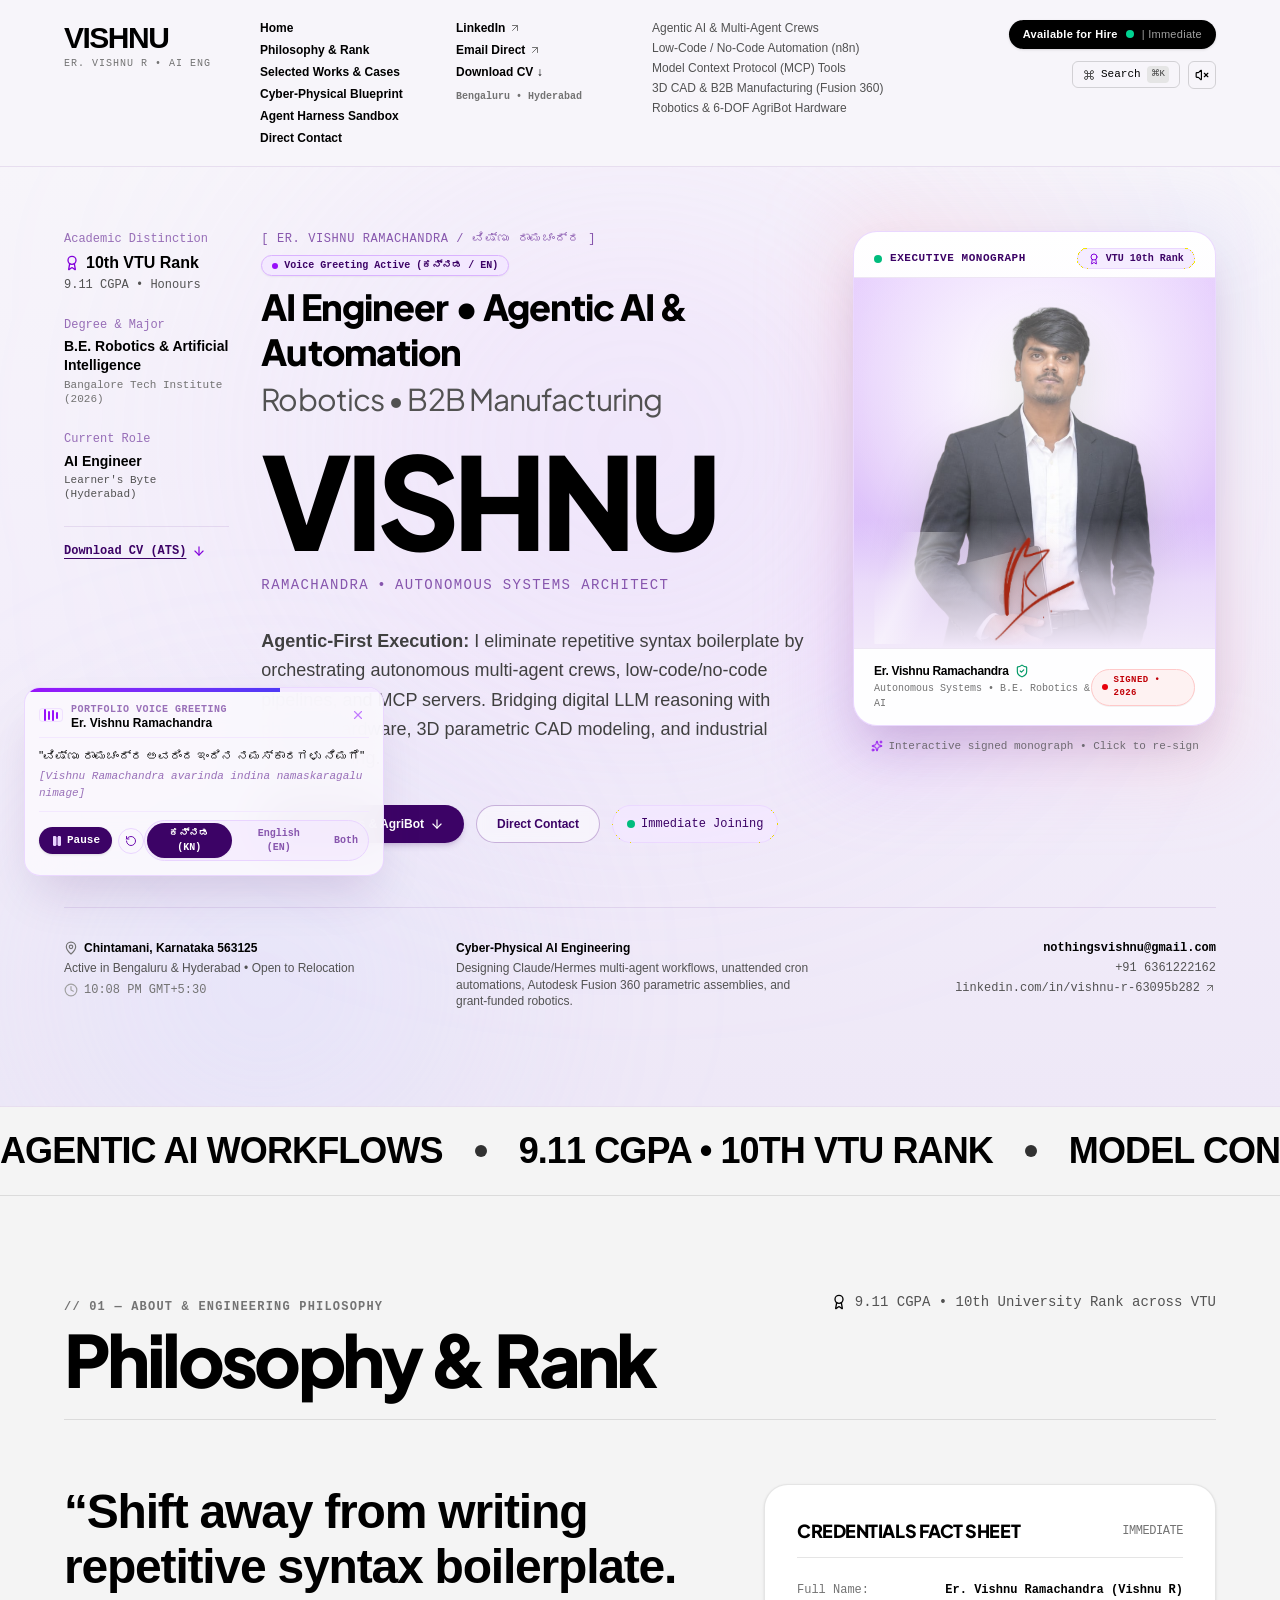
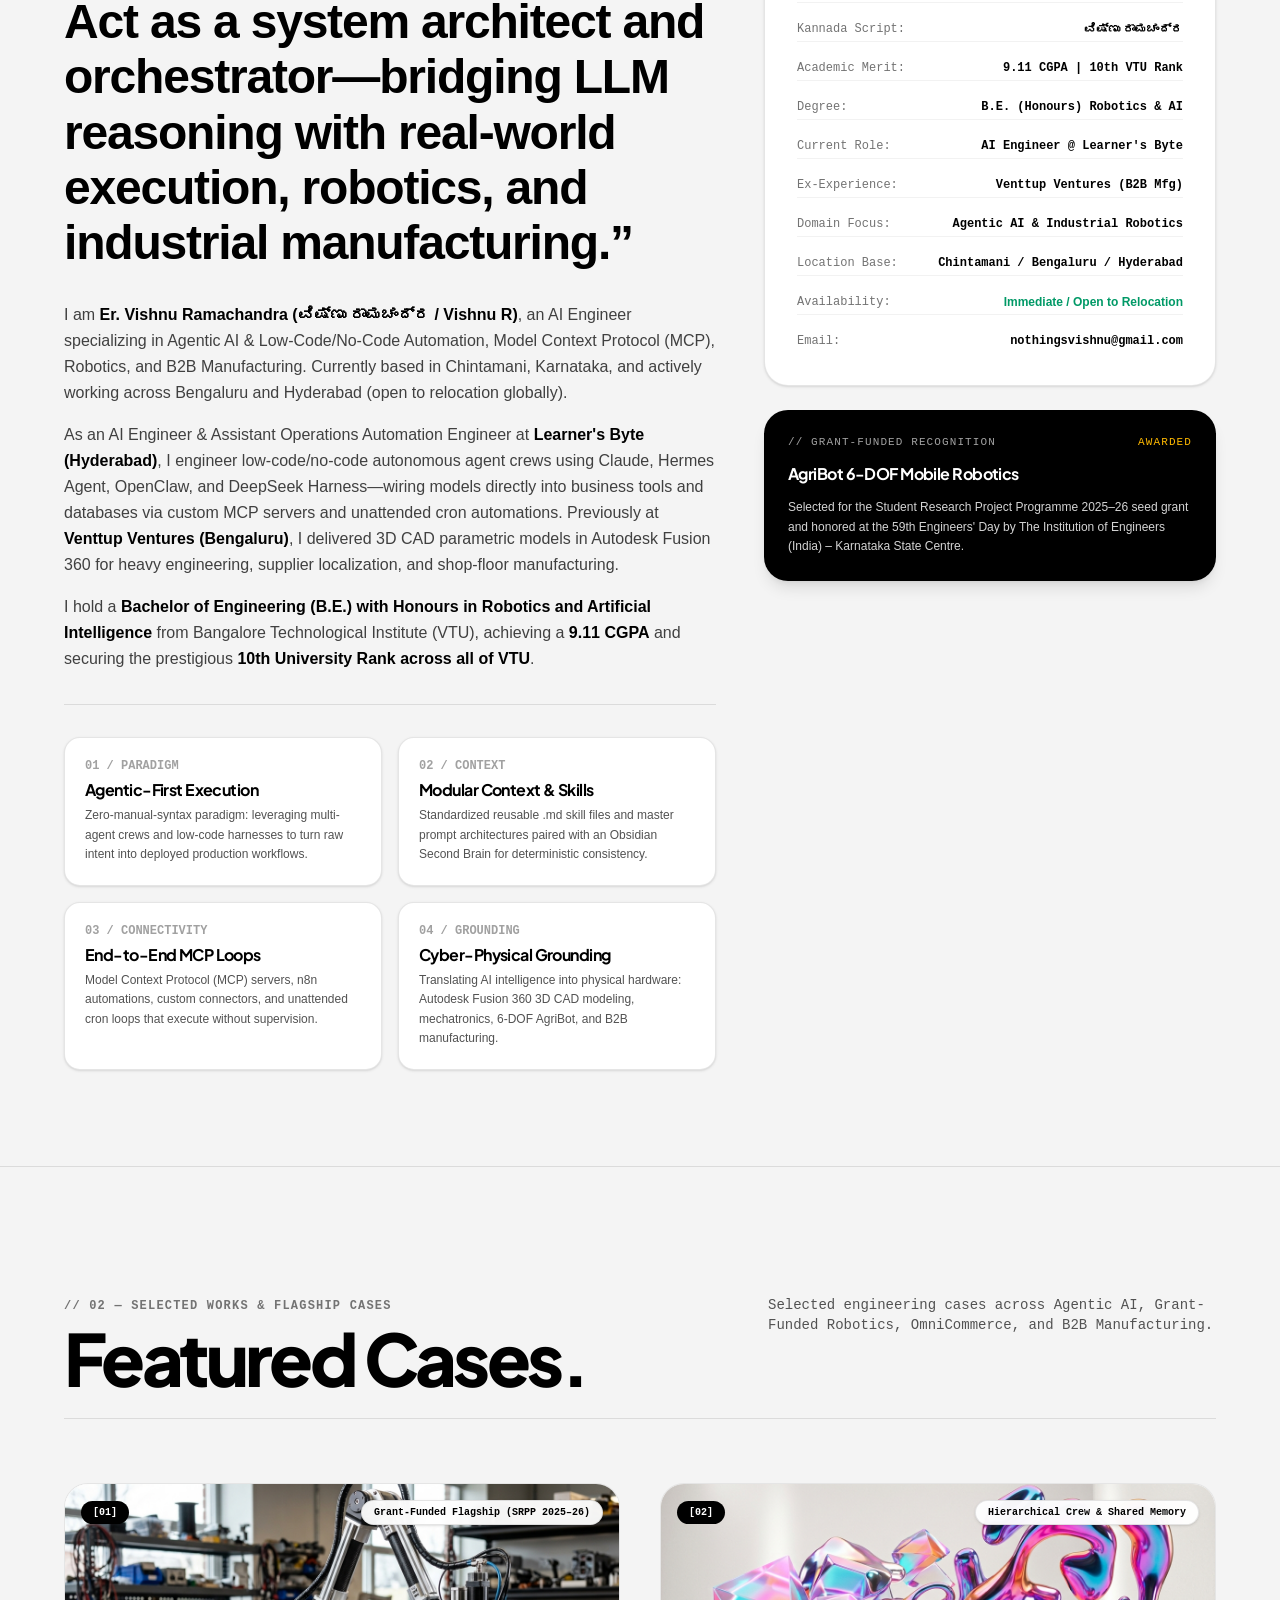
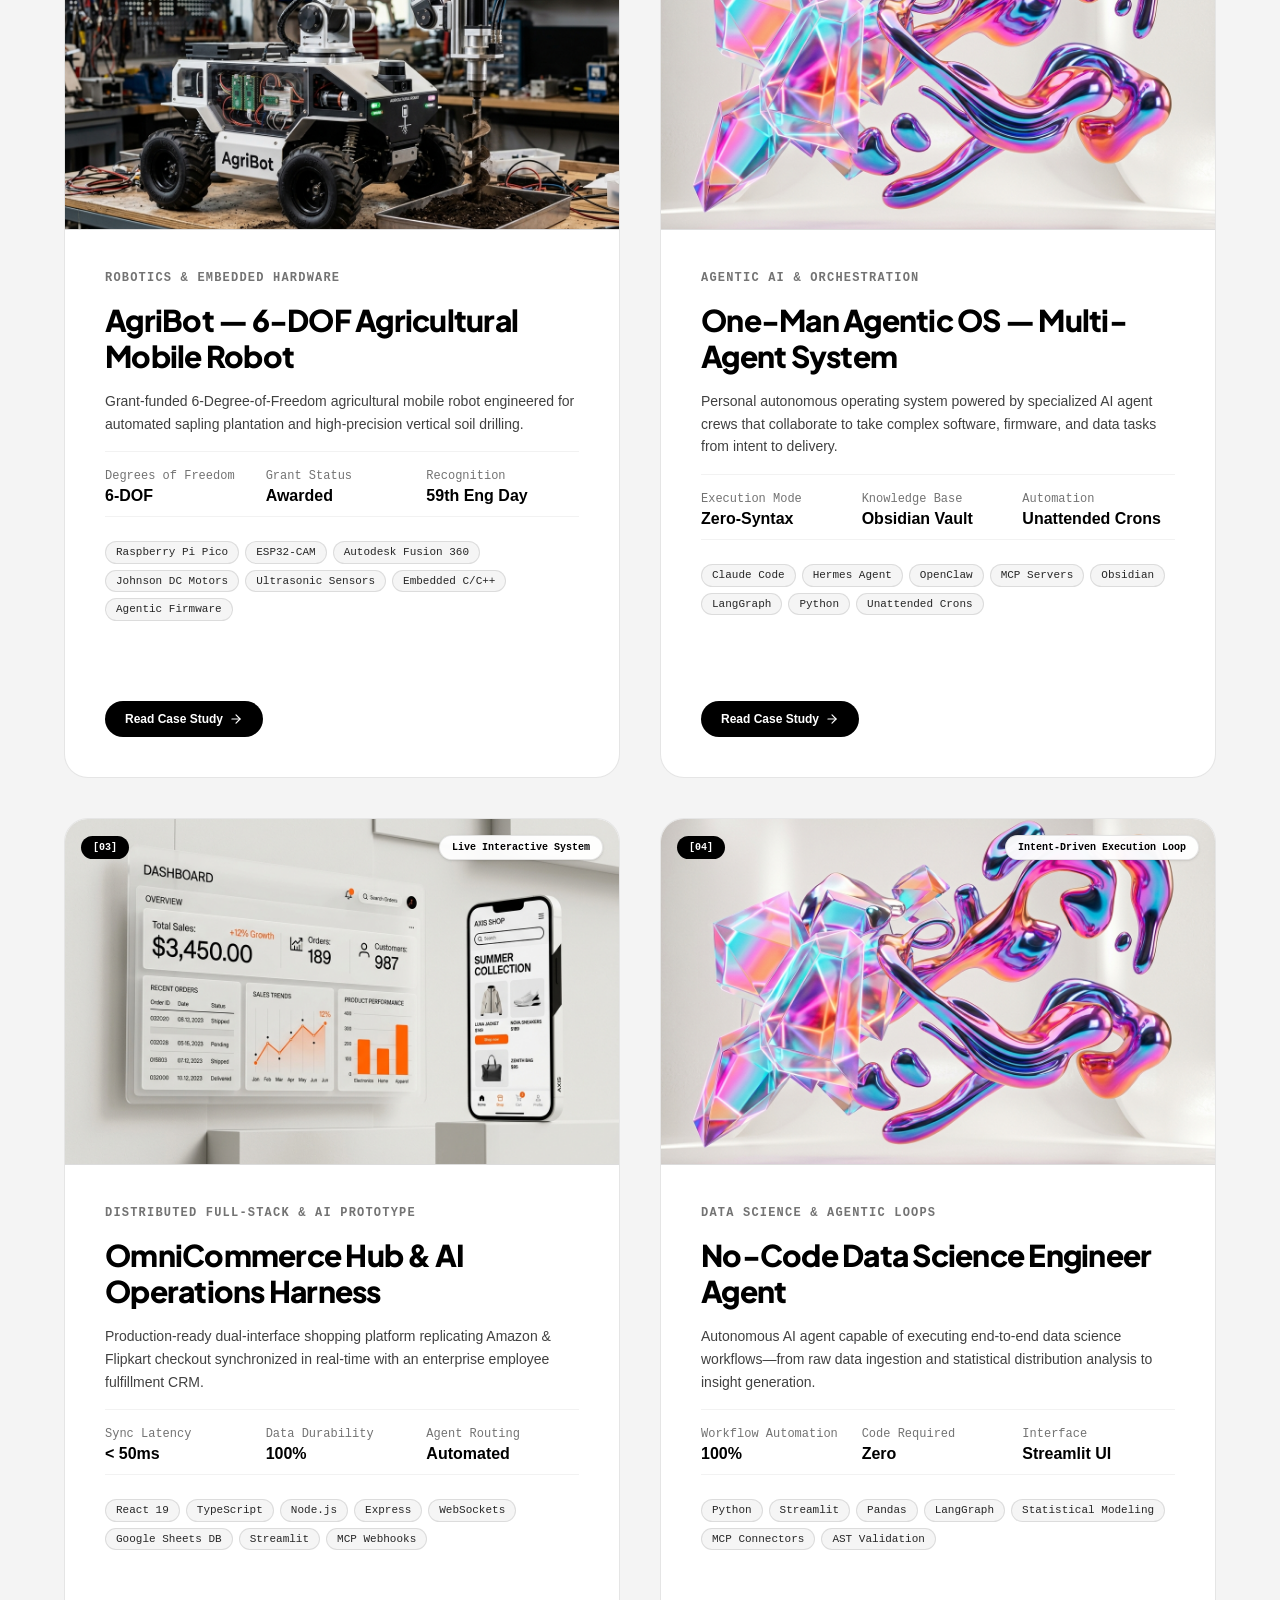
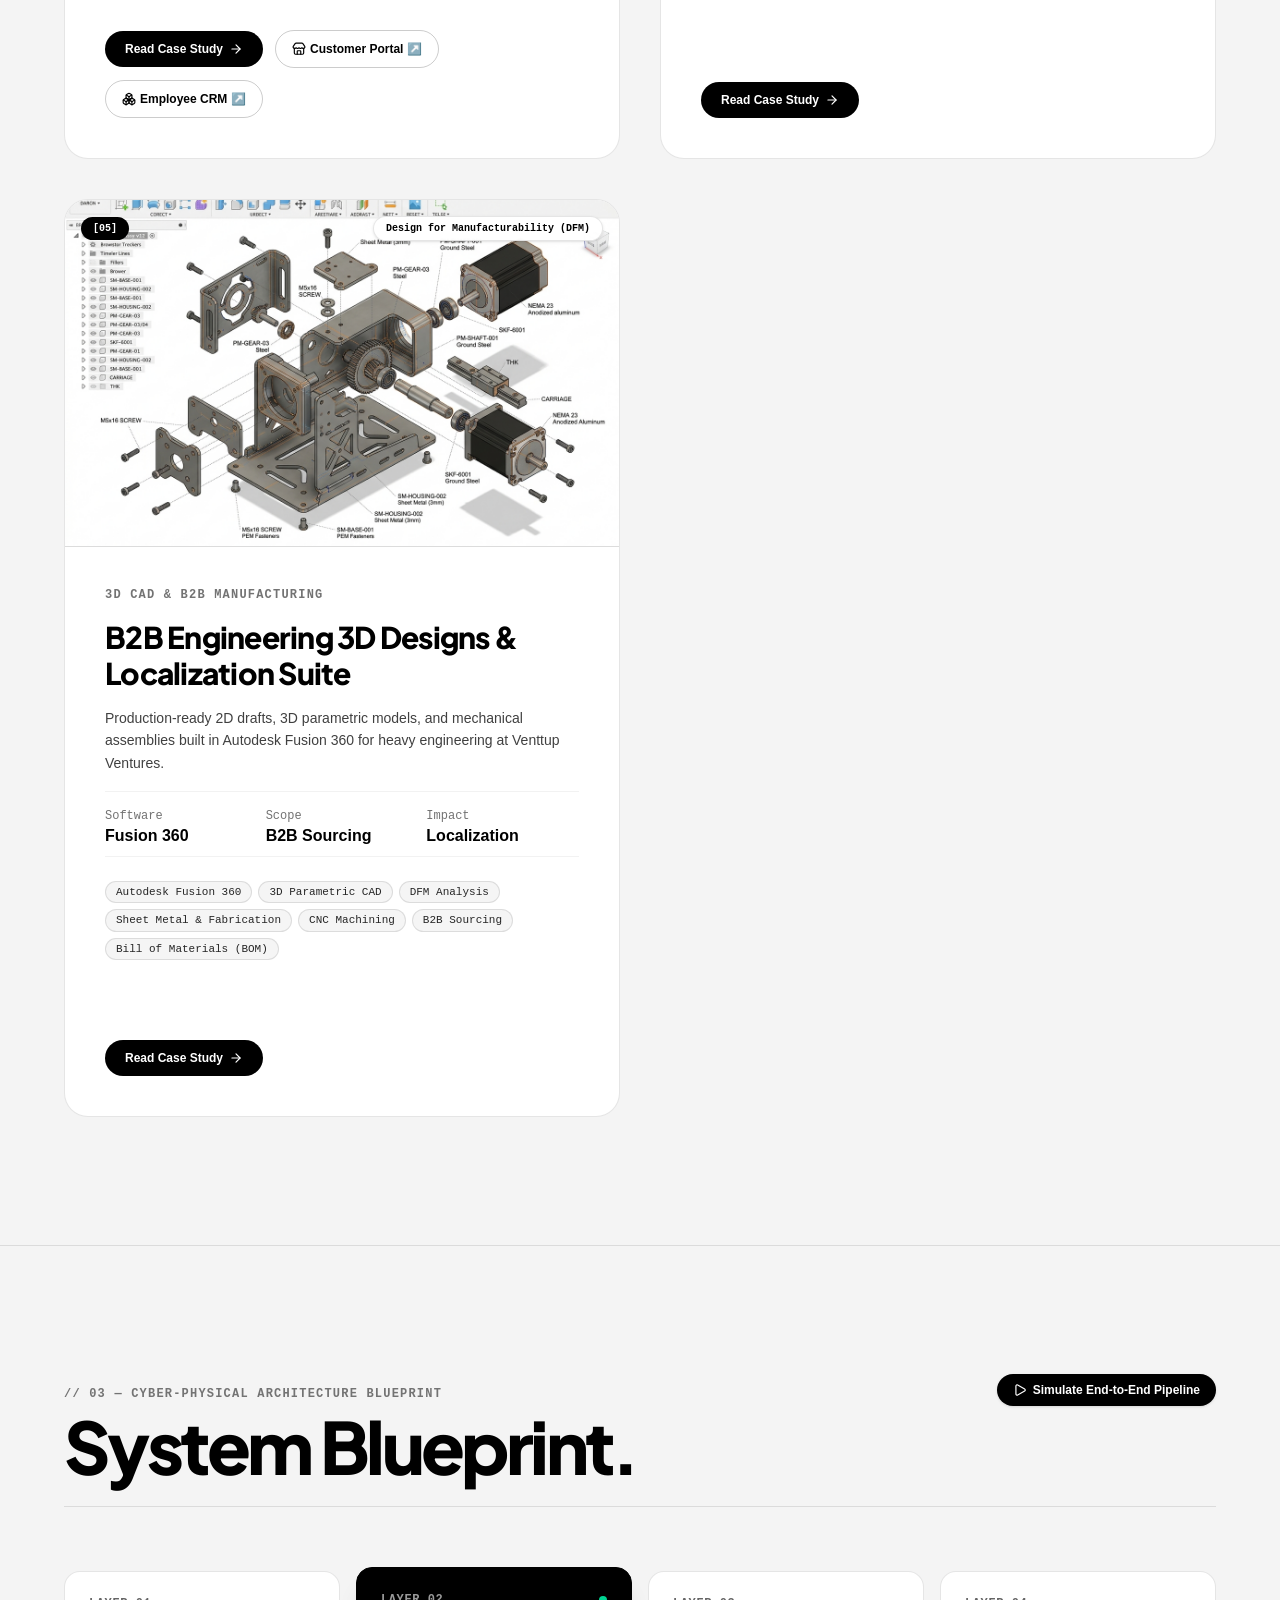
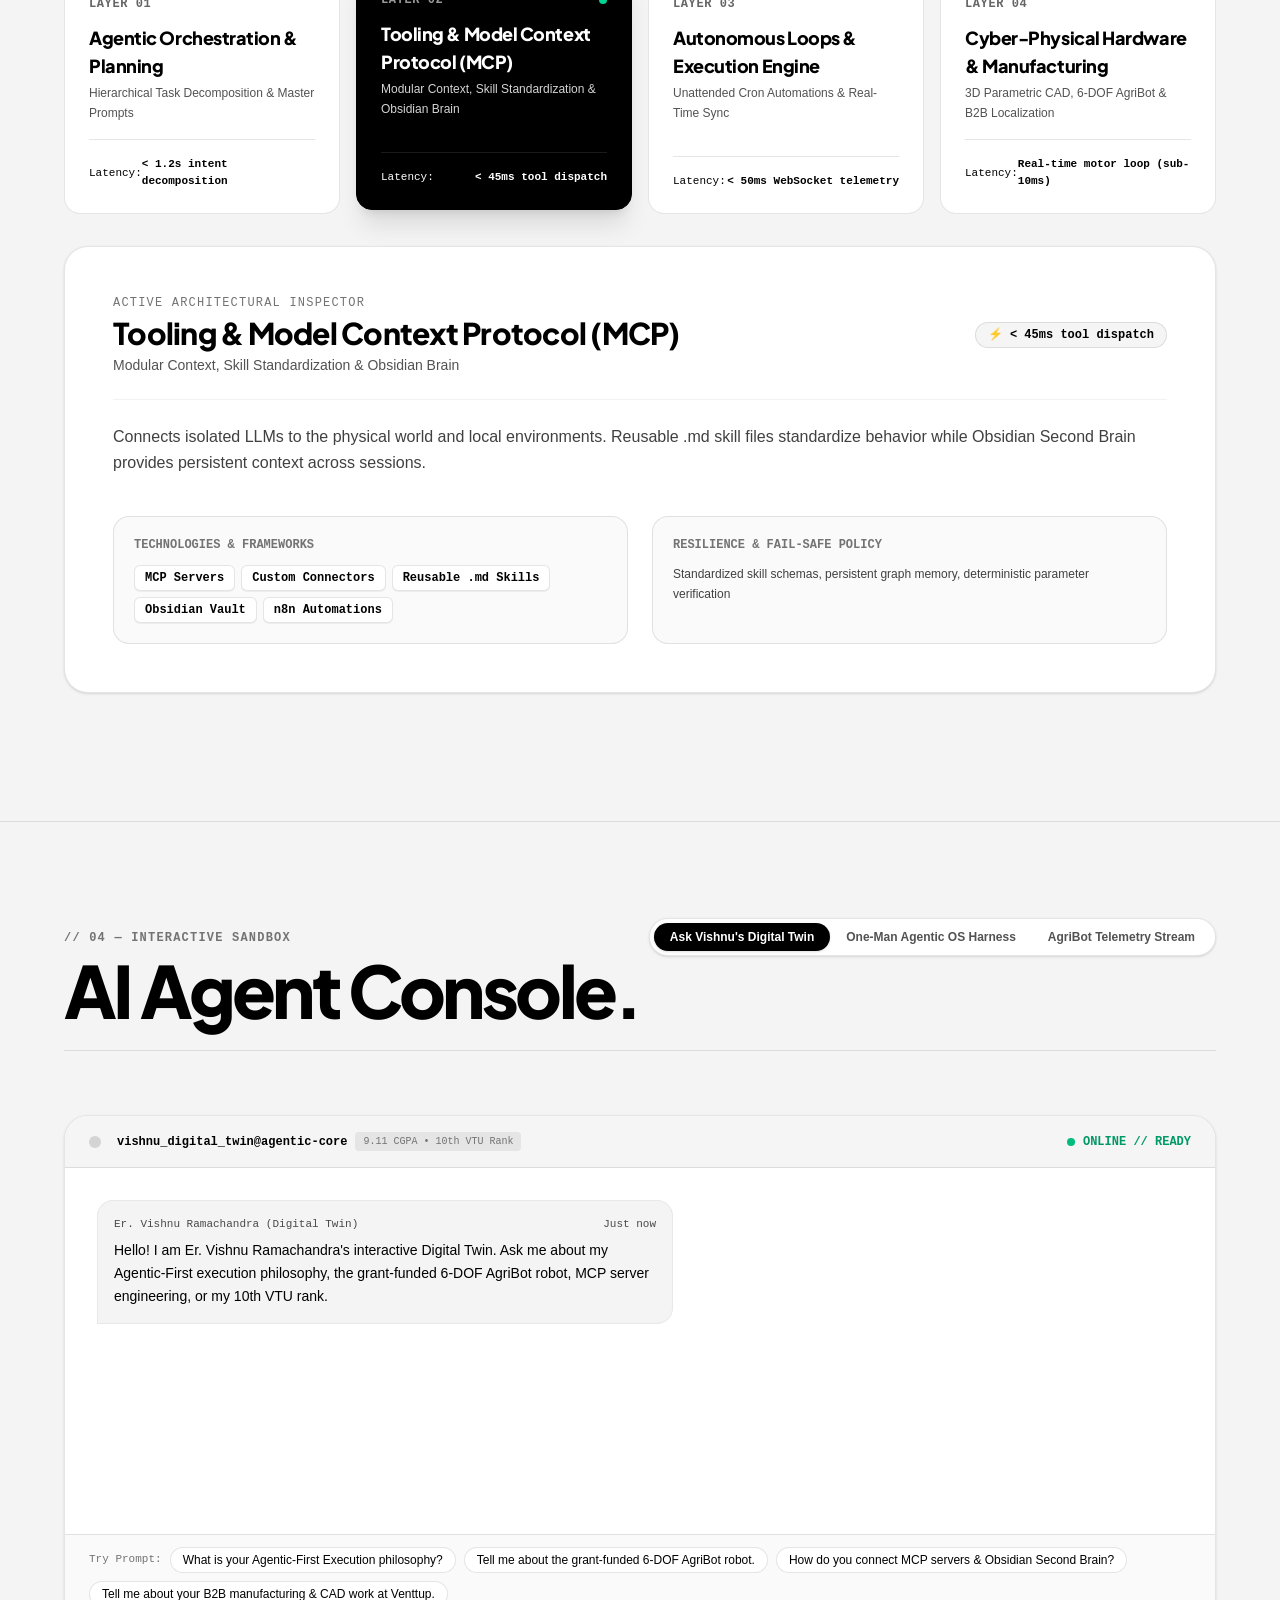
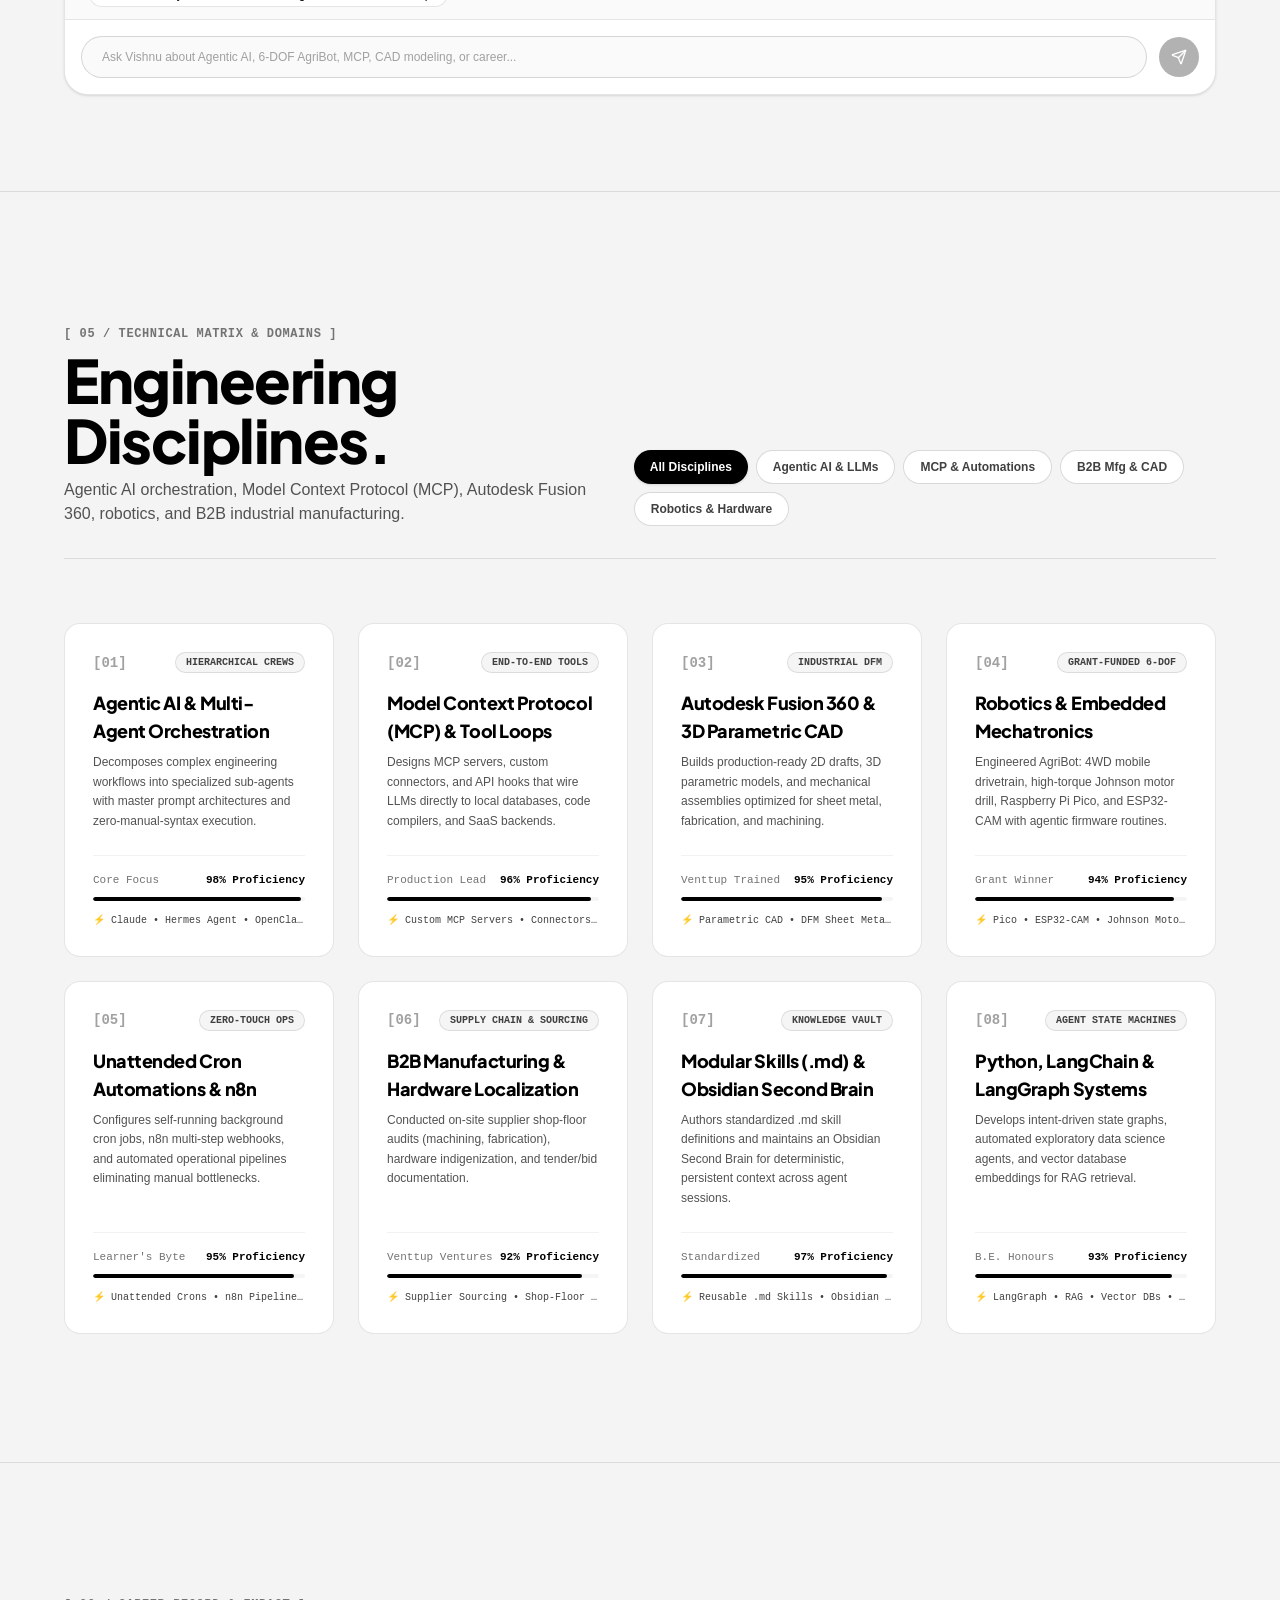
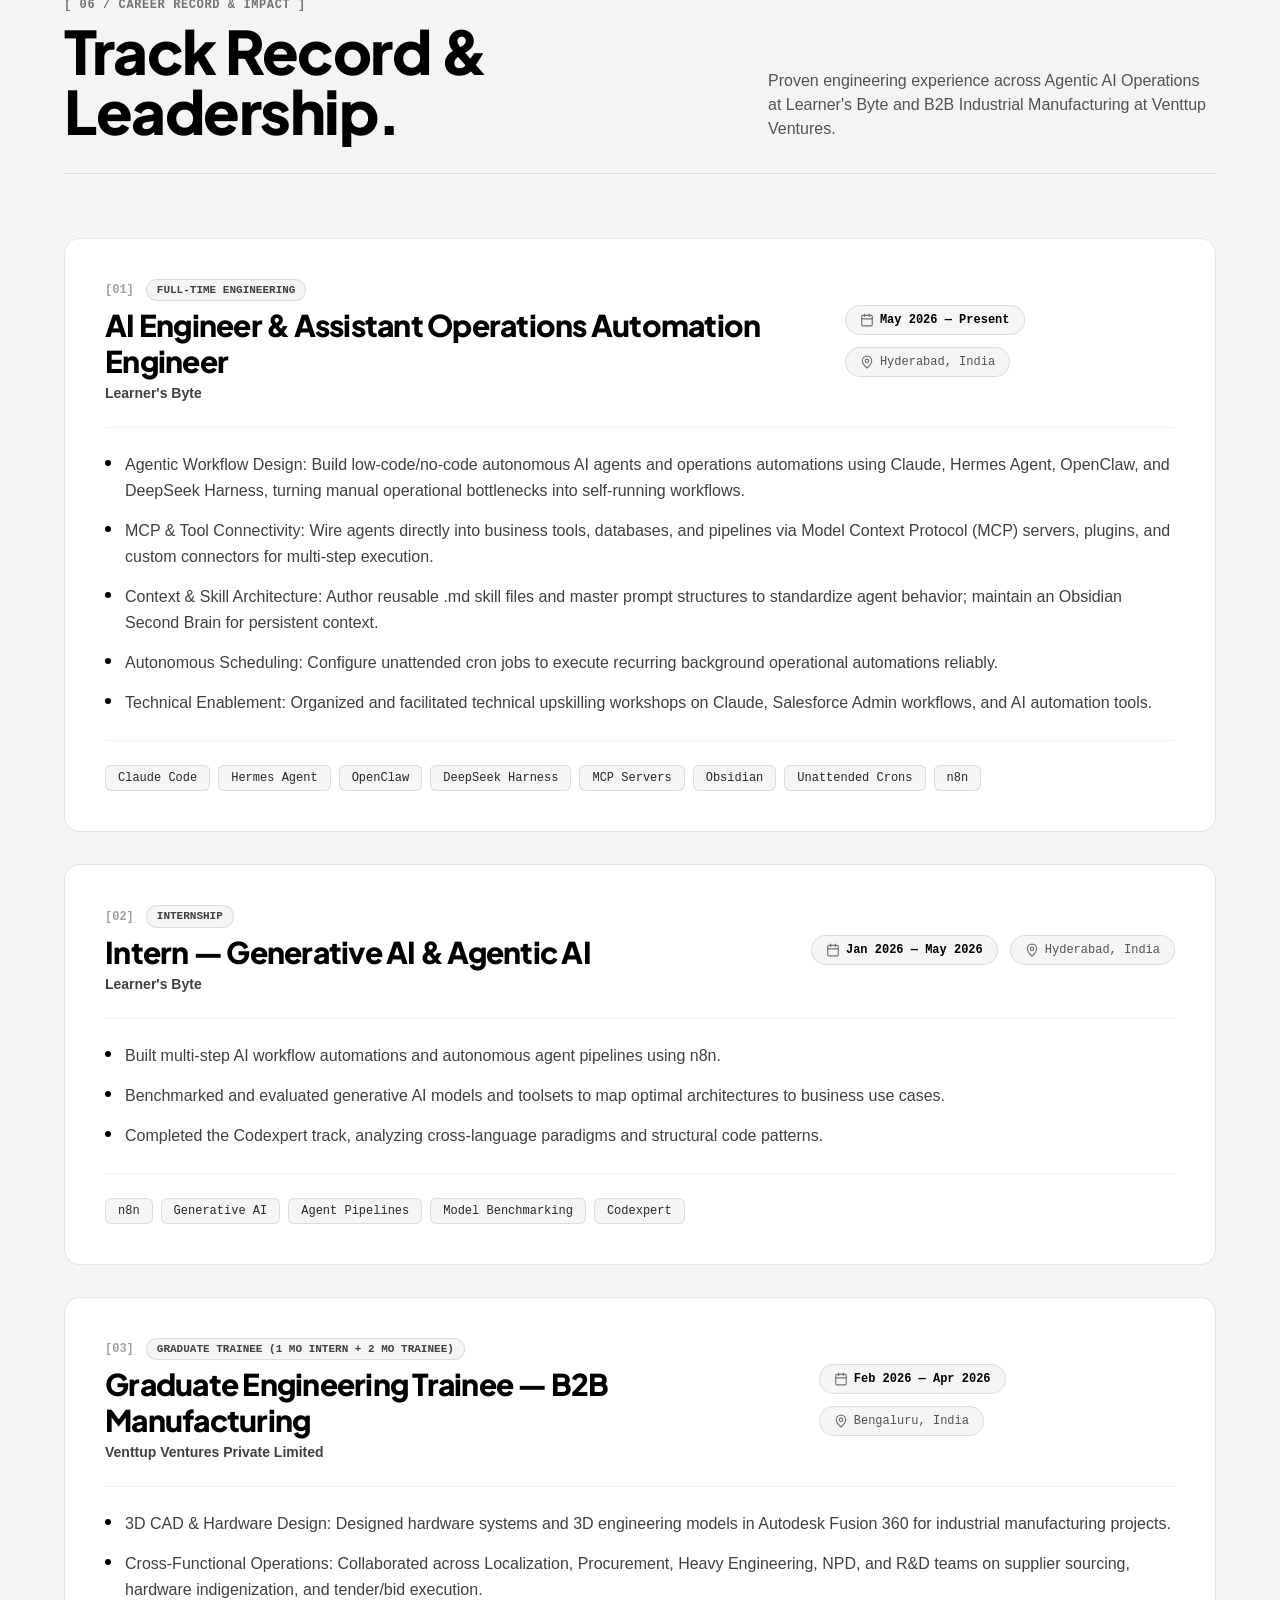
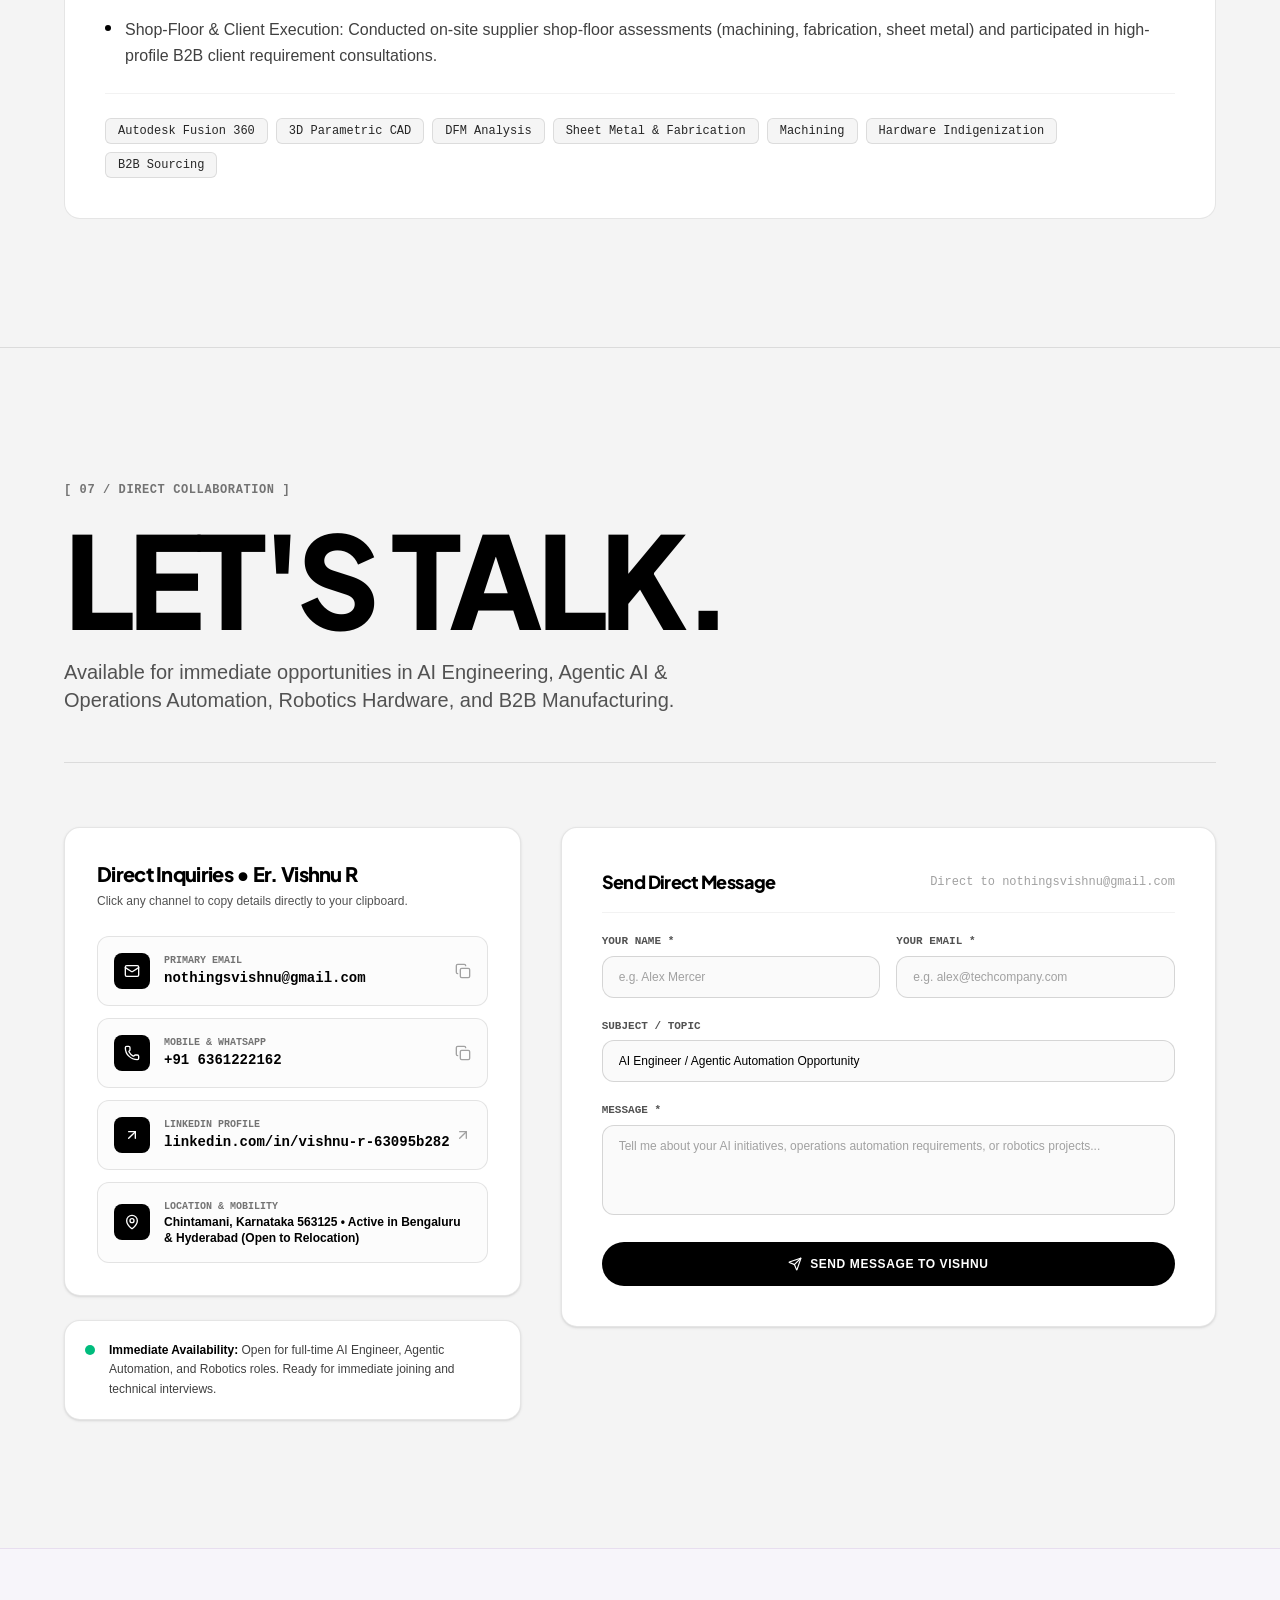
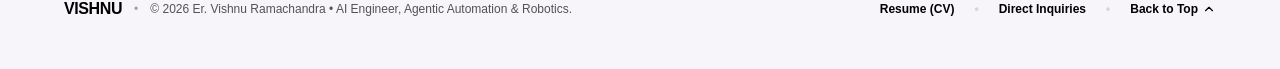
==== commit 796ee9df: "feat: connect contact form to live FormSubmit email delivery to nothingsvishnu@gmail.com" ====
--- a/legacy_portfolio_v1.html
+++ b/legacy_portfolio_v1.html
@@ -1,806 +1,26 @@
-<!DOCTYPE html>
-<html lang="en">
-<head>
-<meta charset="UTF-8"/>
-<meta name="viewport" content="width=device-width, initial-scale=1.0"/>
-<title>Vishnu Ramachandra — Robotics & AI Engineer</title>
-<link rel="icon" type="image/svg+xml" href="data:image/svg+xml,<svg xmlns='http://www.w3.org/2000/svg' viewBox='0 0 100 100'><text y='.9em' font-size='90'>⚡</text></svg>"/>
-<link rel="preconnect" href="https://fonts.googleapis.com">
-<link rel="preconnect" href="https://fonts.gstatic.com" crossorigin>
-<link href="https://fonts.googleapis.com/css2?family=Bebas+Neue&family=Montserrat:wght@300;400;500;600;700&display=swap" rel="stylesheet">
-<style>
-  :root{
-    --bg:#07050E; --panel:#0E0A1A; --panel2:#120D20; --cardline:rgba(140,84,255,.4);
-    --ivory:#E8E0F2; --muted:#A79BC6; --soft:#C9BCE6; --white:#F7F2FF;
-    --pink:#FF6EC7; --violet:#9B4DFF; --lav:#C9B0FF; --cream:#F3DBB3; --hlp:#FF9FD8;
-    --serif:"Bebas Neue","Arial Narrow",Impact,sans-serif;
-    --sans:"Montserrat",system-ui,sans-serif;
-  }
-  *{box-sizing:border-box;margin:0;padding:0}
-  html{scroll-behavior:smooth}
-  body{background:var(--bg);color:var(--ivory);font-family:var(--sans);overflow-x:hidden;-webkit-font-smoothing:antialiased}
-  ::selection{background:var(--lav);color:#0a0514}
-  a{color:inherit;text-decoration:none}
-  img{max-width:100%;display:block}
-  b{color:var(--cream);font-weight:500}
-  .hlp{color:var(--hlp);font-weight:500}
-  .g-w{background:linear-gradient(to bottom,#FFFFFF 0%,#D8CBF5 55%,#5E4B96 100%);-webkit-background-clip:text;background-clip:text;color:transparent}
-  .g-p{background:linear-gradient(to bottom,#FFD1EC 0%,#FF6EC7 55%,#4A1570 100%);-webkit-background-clip:text;background-clip:text;color:transparent}
-  .g-d{background:linear-gradient(to bottom,#DFC5FF 0%,#9B4DFF 55%,#2A0D55 100%);-webkit-background-clip:text;background-clip:text;color:transparent}
+<!doctype html>
+<html lang="en" class="scroll-smooth">
+  <head>
+    <meta charset="UTF-8" />
+    <meta name="viewport" content="width=device-width, initial-scale=1.0" />
+    <title>Er. Vishnu Ramachandra — AI Engineer | Agentic AI &amp; Automation | Robotics</title>
+    <meta name="description" content="Portfolio of Er. Vishnu Ramachandra (ವಿಷ್ಣು ರಾಮಚಂದ್ರ / Vishnu R) — AI Engineer specializing in Agentic AI &amp; Low-Code/No-Code Automation, Model Context Protocol (MCP), Robotics, and B2B Manufacturing. 9.11 CGPA | 10th University Rank across VTU." />
+    <meta property="og:title" content="Er. Vishnu Ramachandra — AI Engineer | Agentic AI &amp; Automation | Robotics" />
+    <meta property="og:description" content="AI Engineer specializing in Agentic AI, Multi-Agent Orchestration, MCP Servers, Robotics, and B2B Manufacturing. 9.11 CGPA | 10th University Rank across VTU." />
+    <meta property="og:type" content="website" />
+    <meta name="theme-color" content="#f4f4f4" />
 
-  #cursor{position:fixed;top:0;left:0;width:10px;height:10px;border-radius:50%;background:rgba(240,230,255,.95);
-          pointer-events:none;z-index:999;transform:translate(-50%,-50%);transition:width .25s,height .25s,background .25s,border .25s}
-  #cursor.grow{width:46px;height:46px;border:1px solid rgba(255,110,199,.55);background:rgba(255,110,199,.07)}
+    <!-- Google Fonts: Plus Jakarta Sans (Headings), Inter (Body), JetBrains Mono (Code/Metadata) -->
+    <link rel="preconnect" href="https://fonts.googleapis.com">
+    <link rel="preconnect" href="https://fonts.gstatic.com" crossorigin>
+    <link href="https://fonts.googleapis.com/css2?family=Inter:wght@300;400;500;600;700&family=JetBrains+Mono:wght@400;500;600;700&family=Plus+Jakarta+Sans:wght@400;500;600;700;800;900&display=swap" rel="stylesheet">
 
-  .glow{position:absolute;border-radius:50%;filter:blur(70px);pointer-events:none;z-index:0}
-  @keyframes pulseA{0%,100%{transform:scale(1);opacity:.10}50%{transform:scale(1.08);opacity:.15}}
-  @keyframes pulseB{0%,100%{transform:scale(1.06);opacity:.07}50%{transform:scale(1);opacity:.10}}
-  @keyframes floaty{0%,100%{transform:translateY(-3px) scale(1)}50%{transform:translateY(3px) scale(1.03)}}
-  @keyframes spinSlow{to{transform:rotate(360deg)}}
-  @keyframes emberUp{0%{transform:translateY(0) scale(1);opacity:0}15%{opacity:.8}100%{transform:translateY(-120px) scale(.2);opacity:0}}
-
-  /* ============ BG NAME MARQUEE ============ */
-  .bgnames{position:fixed;inset:0;z-index:0;pointer-events:none;overflow:hidden}
-  .namerow{position:absolute;left:0;display:flex;width:max-content;will-change:transform;
-           font-family:var(--serif),"Nirmala UI","Noto Sans Kannada",sans-serif;
-           color:rgba(155,77,255,.10);-webkit-text-stroke:1px rgba(155,77,255,.28);white-space:nowrap;
-           letter-spacing:.12em;user-select:none}
-  .namerow span{display:inline-block;padding-right:7vw}
-  .namerow.nr1{top:9%;font-size:clamp(3rem,8vw,7.5rem);animation:driftL 90s linear infinite}
-  .namerow.nr2{bottom:11%;font-size:clamp(2.2rem,6vw,5.4rem);-webkit-text-stroke:1px rgba(255,110,199,.22);
-               color:rgba(255,110,199,.08);animation:driftR 110s linear infinite}
-  @keyframes driftL{from{transform:translateX(0)}to{transform:translateX(-50%)}}
-  @keyframes driftR{from{transform:translateX(-50%)}to{transform:translateX(0)}}
-
-  nav{position:fixed;top:0;left:0;right:0;z-index:100;display:flex;justify-content:space-between;align-items:center;padding:22px 5vw;
-      background:linear-gradient(180deg,rgba(7,5,14,.72),transparent)}
-  .brand{font-size:.85rem;font-weight:600;letter-spacing:.35em;text-transform:uppercase;color:#F1E8FF;cursor:pointer}
-  .brand b{color:var(--pink);font-weight:600}
-  .nav-links{position:absolute;left:50%;transform:translateX(-50%);display:flex;gap:2.6rem}
-  .nav-links a{position:relative;font-size:11px;font-weight:400;letter-spacing:.28em;text-transform:uppercase;color:var(--soft);padding:4px 0;transition:color .3s}
-  .nav-links a::after{content:"";position:absolute;bottom:0;left:0;width:0;height:1px;background:rgba(255,110,199,.65);transition:width .3s}
-  .nav-links a:hover{color:var(--white)} .nav-links a:hover::after{width:100%}
-  .btn-talk{display:flex;align-items:center;gap:.6rem;font-size:11px;font-weight:400;letter-spacing:.24em;text-transform:uppercase;
-            color:#F1E8FF;padding:.6rem 1rem;border:1px solid rgba(155,77,255,.65);transition:border-color .3s}
-  .btn-talk:hover{border-color:var(--pink)}
-  .btn-talk .arr{transition:transform .3s;font-size:.85rem}
-  .btn-talk:hover .arr{transform:translate(2px,-2px)}
-
-  .hero{position:relative;min-height:100vh;display:flex;align-items:center;padding:120px 5vw 70px;overflow:hidden}
-  #heroCanvas{position:absolute;inset:0;z-index:0;opacity:.85}
-  .hero .glow.g1{width:36rem;height:36rem;top:-12%;right:-6%;background:rgba(255,110,199,.42);animation:pulseA 8s infinite}
-  .hero .glow.g2{width:28rem;height:28rem;bottom:-14%;left:-6%;background:rgba(155,77,255,.6);animation:pulseB 10s infinite}
-  .hero-inner{position:relative;z-index:2;display:grid;grid-template-columns:1.25fr .75fr;gap:2rem;align-items:center;width:100%;max-width:1400px;margin:0 auto}
-  @media(max-width:1024px){.hero-inner{grid-template-columns:1fr}}
-  .hero h1{font-family:var(--serif);font-weight:400;letter-spacing:.01em;line-height:.84;text-transform:uppercase;user-select:none;margin-bottom:1.5rem}
-  .hero h1 .ln{display:block;opacity:0;transform:translateY(40px);filter:blur(10px);transition:opacity 1s cubic-bezier(.16,1,.3,1),transform 1.2s cubic-bezier(.16,1,.3,1),filter 1s}
-  .hero h1 .ln.show{opacity:1;transform:none;filter:none}
-  .hero h1 .ln1,.hero h1 .ln2{font-size:clamp(3.6rem,10vw,8rem)}
-  .hero h1 .ln3{font-size:clamp(2.2rem,5.6vw,4.8rem)}
-  .hero .kicker{font-size:clamp(.6rem,1.1vw,.8rem);font-weight:600;letter-spacing:.42em;text-transform:uppercase;color:var(--pink);margin-bottom:1.9rem}
-  .hero .sub{font-size:clamp(.55rem,1.15vw,.75rem);font-weight:400;letter-spacing:.26em;text-transform:uppercase;color:var(--soft);margin-bottom:1.7rem;max-width:54rem;line-height:2.1}
-  .hero .sub i{color:var(--violet);font-style:normal;margin:0 .45rem}
-  .hero .desc{font-size:clamp(.8rem,1.3vw,.96rem);font-weight:300;color:var(--muted);line-height:1.95;letter-spacing:.03em;max-width:45rem;margin-bottom:2.4rem}
-  .hero-cta{display:flex;gap:1.2rem;flex-wrap:wrap}
-  .cta-solid{font-size:11px;font-weight:600;letter-spacing:.26em;text-transform:uppercase;color:#15020f;
-             background:linear-gradient(120deg,#FFD1EC,#FF6EC7 45%,#9B4DFF);background-size:200% 100%;padding:1.05rem 2.2rem;
-             transition:background-position .5s;cursor:pointer}
-  .cta-solid:hover{background-position:100% 0}
-  .cta-ghost{font-size:11px;font-weight:400;letter-spacing:.26em;text-transform:uppercase;color:#F1E8FF;padding:1.05rem 2.2rem;border:1px solid rgba(155,77,255,.65);transition:border-color .3s,color .3s;cursor:pointer}
-  .cta-ghost:hover{border-color:var(--pink);color:#fff}
-  .hero-fade{opacity:0;transform:translateY(26px);filter:blur(8px);transition:opacity 1s ease .9s,transform 1.2s cubic-bezier(.16,1,.3,1) .9s,filter 1s ease .9s}
-  .hero-fade.show{opacity:1;transform:none;filter:none}
-  .emblem{position:relative;height:min(60vh,520px);display:none;align-items:center;justify-content:center}
-  @media(min-width:1024px){.emblem{display:flex}}
-  .emblem .halo{position:absolute;width:70%;aspect-ratio:1;border-radius:50%;background:conic-gradient(from 0deg,#FF6EC7,#9B4DFF 25%,transparent 55%,#FF6EC7);filter:blur(18px);opacity:.4;animation:spinSlow 16s linear infinite}
-  .emblem .ring1{position:absolute;width:62%;aspect-ratio:1;border-radius:50%;border:1px dashed rgba(255,110,199,.5);animation:spinSlow 30s linear infinite}
-  .emblem .ring2{position:absolute;width:46%;aspect-ratio:1;border-radius:50%;border:1px solid rgba(155,77,255,.35)}
-  .emblem .core{position:relative;width:34%;aspect-ratio:1;border-radius:50%;display:flex;align-items:center;justify-content:center;
-        background:radial-gradient(circle at 32% 28%,rgba(255,110,199,.5),rgba(10,5,20,.94) 72%);
-        border:1px solid rgba(255,110,199,.45);box-shadow:0 0 70px rgba(155,77,255,.45),inset 0 0 44px rgba(255,110,199,.14);animation:floaty 5s ease-in-out infinite}
-  .emblem .core span{font-family:var(--serif);font-size:clamp(3rem,7vh,5.2rem);color:#FFD9EE;text-shadow:0 0 30px rgba(255,110,199,.75)}
-  .emblem .dot{position:absolute;top:4%;left:52%;width:9px;height:9px;border-radius:50%;background:var(--pink);box-shadow:0 0 14px var(--pink);animation:floaty 3s infinite}
-  .scroll-hint{position:absolute;bottom:26px;left:5vw;font-size:10px;letter-spacing:.4em;text-transform:uppercase;color:rgba(167,155,198,.55);display:flex;align-items:center;gap:1rem;z-index:3}
-  .scroll-hint::after{content:"";width:64px;height:1px;background:linear-gradient(90deg,rgba(255,110,199,.75),transparent);animation:growline 2.4s ease-in-out infinite}
-  @keyframes growline{0%,100%{transform:scaleX(.3);transform-origin:left}50%{transform:scaleX(1);transform-origin:left}}
-
-  section{position:relative;padding:8rem 5vw;overflow:hidden}
-  .inner{position:relative;z-index:2;max-width:1200px;margin:0 auto}
-  .eyebrow{display:flex;align-items:center;gap:1.1rem;margin-bottom:2.4rem}
-  .eyebrow span{font-size:11px;font-weight:600;letter-spacing:.35em;text-transform:uppercase;color:var(--pink)}
-  .eyebrow::after{content:"";width:84px;height:1px;background:linear-gradient(90deg,rgba(255,110,199,.85),rgba(155,77,255,.4),transparent)}
-  .sec-title{font-family:var(--serif);font-weight:400;text-transform:uppercase;line-height:.86;letter-spacing:.01em;user-select:none;margin-bottom:1.2rem}
-  .sec-title .blk{display:block;font-size:clamp(2.8rem,6.6vw,5.6rem)}
-  .rv{opacity:0;transform:translateY(26px);transition:opacity .8s cubic-bezier(.16,1,.3,1),transform .9s cubic-bezier(.16,1,.3,1)}
-  .rv.in{opacity:1;transform:none}
-  .rvl{opacity:0;transform:translateX(-24px);transition:opacity .7s cubic-bezier(.16,1,.3,1),transform .8s cubic-bezier(.16,1,.3,1)}
-  .rvl.in{opacity:1;transform:none}
-
-  #about .glow.g1{width:32rem;height:32rem;top:14%;left:-4%;background:rgba(155,77,255,.34);animation:pulseA 9s infinite}
-  #about .glow.g2{width:28rem;height:28rem;bottom:4%;right:-4%;background:rgba(255,110,199,.3);animation:pulseB 11s infinite}
-  .about-grid{display:grid;grid-template-columns:1.08fr .92fr;gap:4.5rem;align-items:center}
-  @media(max-width:960px){.about-grid{grid-template-columns:1fr}}
-  .about-bio p{font-size:clamp(.84rem,1.3vw,.99rem);font-weight:300;color:#B9AEDA;line-height:1.95;letter-spacing:.02em;margin-bottom:1.6rem;max-width:40rem}
-  .about-bio .lead-in{font-size:clamp(.95rem,1.5vw,1.12rem);color:var(--white);line-height:1.8;font-weight:300}
-  .metrics{display:grid;grid-template-columns:repeat(4,auto);gap:2.3rem;border-top:1px solid rgba(155,77,255,.4);padding-top:1.7rem;margin-top:.5rem}
-  @media(max-width:760px){.metrics{grid-template-columns:repeat(2,1fr);gap:1.7rem}}
-  .metric b{display:block;font-family:var(--serif);font-weight:400;font-size:clamp(2.4rem,4.4vw,3.4rem);color:#F2EBFF;line-height:1}
-  .metric.p b{color:var(--pink)}
-  .metric span{display:block;font-size:9px;font-weight:600;letter-spacing:.22em;text-transform:uppercase;color:var(--muted);margin-top:.4rem;max-width:8.5rem;line-height:1.6}
-  .about-right{position:relative}
-  .portrait-wrap{position:relative;max-width:min(88vw,340px);margin:0 auto;transform-style:preserve-3d;perspective:1200px}
-  .portrait-glow{position:absolute;inset:-22px;border-radius:26px;filter:blur(18px);opacity:.55;
-        background:conic-gradient(from 0deg,#FF6EC7 0%,#9B4DFF 28%,transparent 58%,#FF6EC7 100%);animation:spinSlow 15s linear infinite}
-  .portrait{border-radius:20px;overflow:hidden;border:1px solid rgba(255,110,199,.5);box-shadow:0 34px 90px rgba(0,0,0,.75);position:relative;will-change:transform;background:var(--panel);line-height:0}
-  .portrait img{width:100%;height:auto;object-fit:contain}
-  .portrait .spot{position:absolute;inset:0;background:radial-gradient(circle 260px at var(--sx,50%) var(--sy,50%),rgba(255,255,255,.16),rgba(255,110,199,.10),transparent 72%);opacity:0;transition:opacity .4s;pointer-events:none}
-  .portrait-wrap:hover .spot{opacity:1}
-  .embers{position:absolute;inset:-20px;pointer-events:none;overflow:visible}
-  .embers i{position:absolute;bottom:12%;width:4px;height:4px;border-radius:50%;background:var(--pink);opacity:0}
-  .portrait-wrap:hover .embers i{animation:emberUp 2.4s ease-out infinite}
-
-  #work{padding-bottom:6rem}
-  #work .glow.g1{width:36rem;height:36rem;top:16%;left:26%;background:rgba(155,77,255,.12);animation:pulseA 12s infinite}
-  #work .glow.g2{width:30rem;height:30rem;bottom:10%;right:-4%;background:rgba(255,110,199,.1);animation:pulseB 13s infinite}
-  .deck-head{display:flex;justify-content:space-between;align-items:flex-end;gap:2.5rem;margin-bottom:4.5rem;flex-wrap:wrap}
-  .deck-head p{max-width:21rem;font-size:clamp(.75rem,1.2vw,.9rem);font-weight:300;color:var(--muted);line-height:1.95;letter-spacing:.03em}
-  .deck-scroller{position:relative;width:100%}
-  .deck-inner{position:relative;width:100%;padding-top:4vh;padding-bottom:42vh}
-  .s-card{position:relative;width:100%;z-index:1;margin-bottom:72px;will-change:transform,filter;transform-origin:top center;backface-visibility:hidden}
-  .s-card:last-child{margin-bottom:0}
-  .pcard{position:relative;border-radius:1rem;border:1px solid rgba(155,77,255,.6);background:var(--panel);
-         padding:clamp(2rem,4.2vw,3.6rem);overflow:hidden;transition:border-color .5s;box-shadow:0 26px 80px rgba(0,0,0,.65)}
-  .pcard:hover{border-color:rgba(255,110,199,.9)}
-  .pcard .topflare{position:absolute;top:0;left:0;right:0;height:1px;background:linear-gradient(90deg,transparent,rgba(255,110,199,.95),transparent)}
-  .pcard .lbr{position:absolute;width:15px;height:15px;border:1.5px solid rgba(255,110,199,.7);transition:border-color .4s}
-  .pcard:hover .lbr{border-color:var(--pink)}
-  .pcard .lbr.tl{top:12px;left:12px;border-right:0;border-bottom:0}.pcard .lbr.tr{top:12px;right:12px;border-left:0;border-bottom:0}
-  .pcard .lbr.bl{bottom:12px;left:12px;border-right:0;border-top:0}.pcard .lbr.br{bottom:12px;right:12px;border-left:0;border-top:0}
-  .pcard .watermark{position:absolute;bottom:-1.2rem;right:.4rem;font-family:var(--serif);font-size:clamp(6.5rem,12vw,10.5rem);color:rgba(255,177,225,.05);user-select:none;pointer-events:none;line-height:1}
-  .pcard .meta{display:flex;align-items:center;gap:1.1rem;margin-bottom:1.3rem}
-  .pcard .num{font-family:ui-monospace,Consolas,monospace;font-size:.82rem;font-weight:700;color:var(--pink)}
-  .pcard .cat{font-family:ui-monospace,Consolas,monospace;font-size:10px;letter-spacing:.28em;text-transform:uppercase;color:var(--muted)}
-  .pcard h3{font-family:var(--serif);font-weight:400;font-size:clamp(2.4rem,5vw,4rem);line-height:.9;text-transform:uppercase;letter-spacing:.01em;color:#fff;margin-bottom:1.2rem;transition:color .4s}
-  .pcard:hover h3{color:#FFD9EE}
-  .pcard .desc{max-width:44rem;font-size:clamp(.82rem,1.3vw,.95rem);font-weight:300;color:#B9AEDA;line-height:1.9;letter-spacing:.02em;margin-bottom:2rem}
-  .pcard .cols{display:grid;grid-template-columns:1.1fr .9fr;gap:2.6rem;align-items:end}
-  @media(max-width:840px){.pcard .cols{grid-template-columns:1fr}}
-  .tech{display:flex;flex-wrap:wrap;gap:.6rem}
-  .tech span{font-family:ui-monospace,Consolas,monospace;font-size:.68rem;letter-spacing:.06em;color:var(--soft);border:1px solid rgba(155,77,255,.55);border-radius:999px;padding:.45rem .9rem;background:rgba(255,255,255,.02);transition:all .3s}
-  .pcard:hover .tech span{border-color:rgba(255,110,199,.5)}
-  .metrics{border-top:1px solid rgba(155,77,255,.45);padding-top:1rem;display:flex;flex-direction:column;gap:.6rem}
-  .mrow{display:flex;justify-content:space-between;gap:1.2rem;font-family:ui-monospace,Consolas,monospace;font-size:.72rem}
-  .mrow em{font-style:normal;letter-spacing:.24em;color:var(--muted);text-transform:uppercase}
-  .mrow b{font-weight:600;color:var(--pink);letter-spacing:.04em;text-align:right}
-  .deck-end{width:100%;height:1px}
-
-  #skills .glow.g1{width:30rem;height:30rem;top:24%;right:-6%;background:rgba(155,77,255,.2);animation:pulseB 10s infinite}
-  .bento{display:grid;grid-template-columns:repeat(12,1fr);gap:1.4rem}
-  .bcard{position:relative;grid-column:span 12;padding:2rem;border:1px solid rgba(155,77,255,.42);border-radius:.5rem;
-         background:rgba(16,11,29,.9);backdrop-filter:blur(14px);overflow:hidden;cursor:pointer;transition:border-color .5s,box-shadow .5s,transform .25s;will-change:transform}
-  .bcard:hover{border-color:rgba(255,110,199,.8);box-shadow:0 18px 50px rgba(255,110,199,.14);transform:translateY(-5px)}
-  @media(min-width:1024px){.b7{grid-column:span 7}.b5{grid-column:span 5}}
-  .bcard .topflare{position:absolute;top:0;left:0;right:0;height:1px;background:linear-gradient(90deg,transparent,rgba(255,110,199,.6),transparent);opacity:0;transition:opacity .5s}
-  .bcard:hover .topflare{opacity:1}
-  .bcard .pin{position:absolute;width:11px;height:11px}
-  .bcard .pin.tl{top:0;left:0;border-top:1px solid rgba(255,110,199,.5);border-left:1px solid rgba(255,110,199,.5)}
-  .bcard .pin.br{bottom:0;right:0;border-bottom:1px solid rgba(255,110,199,.5);border-right:1px solid rgba(255,110,199,.5)}
-  .bcard .bhead{display:flex;justify-content:space-between;align-items:center;margin-bottom:1.1rem;gap:1rem}
-  .bcard .badge{font-family:ui-monospace,Consolas,monospace;font-size:9.5px;letter-spacing:.26em;color:var(--pink);transition:color .3s}
-  .bcard:hover .badge{color:#FFB9E2}
-  .bcard .stat{font-family:ui-monospace,Consolas,monospace;font-size:9.5px;letter-spacing:.2em;color:var(--soft);border:1px solid rgba(155,77,255,.55);padding:.4rem .8rem;background:rgba(155,77,255,.08);transition:all .3s;white-space:nowrap}
-  .bcard:hover .stat{border-color:rgba(255,110,199,.6);color:#fff}
-  .bcard h3{font-family:var(--serif);font-weight:400;font-size:clamp(1.9rem,3.4vw,2.9rem);letter-spacing:.03em;text-transform:uppercase;color:#fff;margin-bottom:.9rem;transition:color .3s}
-  .bcard:hover h3{color:#FFD9EE}
-  .bcard .bdesc{font-size:clamp(.74rem,1.15vw,.88rem);font-weight:300;color:#B9AEDA;line-height:1.8;max-width:40rem;margin-bottom:1.5rem}
-  .bcard .chips{display:flex;flex-wrap:wrap;gap:.6rem;padding-top:1.2rem;border-top:1px solid rgba(155,77,255,.28)}
-  .bcard .chips span{font-size:.68rem;font-weight:500;letter-spacing:.12em;text-transform:uppercase;color:#E3D6F5;border:1px solid rgba(155,77,255,.45);background:rgba(155,77,255,.07);padding:.5rem .95rem;border-radius:.2rem;transition:all .3s}
-  .bcard:hover .chips span{border-color:rgba(255,110,199,.55);color:#fff;background:rgba(255,110,199,.08)}
-
-  #experience .glow.g1{width:34rem;height:34rem;top:30%;left:50%;transform:translateX(-50%);background:rgba(155,77,255,.06);animation:pulseA 12s infinite}
-  .route{position:relative;width:100%;max-width:880px;margin:0 auto}
-  .track-bg{position:absolute;left:19px;top:6px;bottom:10px;width:1px;background:rgba(155,77,255,.22)}
-  .track-fill{position:absolute;left:18.5px;top:6px;width:2px;height:0;background:linear-gradient(180deg,#FF6EC7,#9B4DFF 60%,rgba(155,77,255,.12));box-shadow:0 0 12px rgba(255,110,199,.7);transform-origin:top}
-  .r-item{position:relative;display:flex;align-items:flex-start;margin-bottom:3rem}
-  .r-year{display:none;width:150px;flex-shrink:0;padding-right:1.9rem;text-align:right;padding-top:.4rem}
-  @media(min-width:900px){.r-year{display:block}}
-  .r-year span{font-family:ui-monospace,Consolas,monospace;font-size:10px;letter-spacing:.2em;color:var(--violet);transition:color .3s}
-  .r-item:hover .r-year span{color:var(--pink)}
-  .r-node{position:relative;flex-shrink:0;width:26px;height:26px;display:flex;align-items:center;justify-content:center;margin-left:-13px;margin-right:1.4rem}
-  .r-node .halo2{position:absolute;width:24px;height:24px;border-radius:50%;border:1px solid transparent;transition:all .6s}
-  .r-item:hover .halo2{border-color:rgba(255,110,199,.45);transform:scale(1.7)}
-  .r-node .dot{width:10px;height:10px;border-radius:50%;background:var(--bg);border:1px solid var(--violet);transition:all .3s}
-  .r-item:hover .dot{background:var(--pink);border-color:var(--pink);box-shadow:0 0 14px var(--pink)}
-  .r-body{padding-top:.15rem}
-  .r-year-m{font-family:ui-monospace,Consolas,monospace;font-size:10px;letter-spacing:.2em;color:var(--pink);margin-bottom:.4rem;display:block}
-  @media(min-width:900px){.r-year-m{display:none}}
-  .r-body h3{font-family:var(--serif);font-weight:400;font-size:clamp(1.6rem,3vw,2.3rem);letter-spacing:.04em;text-transform:uppercase;color:#fff;line-height:1.05;margin-bottom:.35rem;transition:color .3s}
-  .r-item:hover .r-body h3{color:#FFD9EE}
-  .r-body .org{display:block;font-size:10px;font-weight:600;letter-spacing:.22em;text-transform:uppercase;color:var(--violet);margin-bottom:.6rem;transition:color .3s}
-  .r-item:hover .r-body .org{color:var(--pink)}
-  .r-body p{font-size:clamp(.78rem,1.2vw,.9rem);font-weight:300;color:#B9AEDA;line-height:1.85;max-width:34rem}
-  .r-item:hover .r-body p{color:#D8CEF0}
-
-  #contact{padding-top:7rem}
-  #contact .glow.g1{width:30rem;height:30rem;top:-4%;right:-4%;background:rgba(255,110,199,.16);animation:pulseA 9s infinite}
-  .c-grid{display:grid;grid-template-columns:5fr 7fr;gap:4rem;align-items:start}
-  @media(max-width:960px){.c-grid{grid-template-columns:1fr}}
-  .c-left p{font-size:clamp(.8rem,1.2vw,.92rem);font-weight:300;color:#B9AEDA;line-height:1.9;max-width:26rem;margin-bottom:1.8rem}
-  .c-direct{display:flex;flex-direction:column;gap:.9rem}
-  .c-direct a{display:flex;align-items:center;gap:.8rem;font-family:ui-monospace,Consolas,monospace;font-size:.76rem;letter-spacing:.06em;color:var(--soft);transition:color .3s}
-  .c-direct a:hover{color:var(--pink)}
-  .c-direct .tag{font-family:ui-monospace,Consolas,monospace;font-size:.6rem;letter-spacing:.2em;color:var(--violet)}
-  .term{position:relative;border-radius:.4rem;border:1px solid rgba(155,77,255,.5);background:#0B0716;padding:2.2rem;box-shadow:0 22px 60px rgba(0,0,0,.85);overflow:hidden}
-  .term .topflare{position:absolute;top:0;left:0;right:0;height:1px;background:linear-gradient(90deg,transparent,rgba(255,110,199,.8),transparent)}
-  .term .ch{position:absolute;width:12px;height:12px;border:1px solid rgba(255,110,199,.7)}
-  .term .ch.tl{top:0;left:0;border-right:0;border-bottom:0}.term .ch.tr{top:0;right:0;border-left:0;border-bottom:0}
-  .term .ch.bl{bottom:0;left:0;border-right:0;border-top:0}.term .ch.br{bottom:0;right:0;border-left:0;border-top:0}
-  .term label{display:block;font-family:ui-monospace,Consolas,monospace;font-size:9.5px;letter-spacing:.22em;text-transform:uppercase;color:var(--violet);margin-bottom:.5rem}
-  .term input,.term textarea{width:100%;background:#120D22;border:1px solid rgba(155,77,255,.35);color:#fff;font-family:var(--sans);font-size:.82rem;padding:.85rem 1rem;outline:none;border-radius:.2rem;transition:border-color .3s;margin-bottom:1.3rem;resize:none}
-  .term input:focus,.term textarea:focus{border-color:var(--pink)}
-  .term input::placeholder,.term textarea::placeholder{color:rgba(155,77,255,.5)}
-  .term .row2{display:grid;grid-template-columns:1fr 1fr;gap:1.1rem}
-  @media(max-width:640px){.term .row2{grid-template-columns:1fr}}
-  .term button{width:100%;padding:1rem;border:1px solid rgba(155,77,255,.6);background:#150F2B;color:#F1E8FF;font-size:11px;font-weight:600;letter-spacing:.26em;text-transform:uppercase;cursor:pointer;transition:all .3s}
-  .term button:hover{border-color:var(--pink);background:#1C1433;color:#FFD9EE}
-  .sent{display:none;text-align:center;padding:3rem 1rem}
-  .sent .ok{display:inline-flex;align-items:center;justify-content:center;width:44px;height:44px;border-radius:50%;border:1px solid var(--pink);color:var(--pink);font-size:1.1rem;margin-bottom:1rem}
-  .sent h3{font-family:var(--serif);font-weight:400;font-size:2.2rem;text-transform:uppercase;letter-spacing:.06em;color:#fff;margin-bottom:.5rem}
-  .sent p{font-size:.78rem;font-weight:300;color:var(--muted);letter-spacing:.1em}
-  .footline{display:flex;justify-content:space-between;align-items:center;gap:1rem;flex-wrap:wrap;border-top:1px solid rgba(155,77,255,.18);margin-top:4.5rem;padding-top:1.8rem}
-  .footline span{font-family:ui-monospace,Consolas,monospace;font-size:9.5px;letter-spacing:.22em;text-transform:uppercase;color:var(--violet)}
-
-  @media(max-width:860px){
-    .nav-links{display:none}
-    nav{padding:16px 6vw}
-    section{padding:5.5rem 6vw}
-  }
-
-  /* ============ MOBILE (phone-first polish) ============ */
-  @media(max-width:700px){
-    html{-webkit-text-size-adjust:100%}
-    body{-webkit-tap-highlight-color:transparent}
-    section{padding:4.5rem 1.3rem}
-    nav{padding:.9rem 1.2rem}
-    .brand{font-size:.72rem;letter-spacing:.28em}
-    .btn-talk{font-size:.62rem;padding:.5rem .8rem;letter-spacing:.18em}
-    .hero{padding:108px 1.3rem 55px}
-    .hero .kicker{font-size:.62rem;letter-spacing:.3em;margin-bottom:1.4rem}
-    .hero .sub{font-size:.56rem;letter-spacing:.18em;line-height:2.1;margin-bottom:1.3rem}
-    .hero .desc{font-size:.9rem;line-height:1.85;margin-bottom:1.8rem}
-    .hero-cta{flex-direction:column}
-    .hero-cta a{width:100%;text-align:center;padding:1.05rem 1.4rem}
-    .eyebrow span{font-size:.6rem;letter-spacing:.26em}
-    .sec-title .blk{font-size:clamp(2.4rem,11vw,3.3rem)}
-    .metrics{gap:1.4rem 1rem;padding-top:1.4rem}
-    .metric b{font-size:2.5rem}
-    .metric span{font-size:8px;letter-spacing:.18em;max-width:7rem}
-    .about-grid{gap:3rem}
-    .portrait-wrap{max-width:min(78vw,320px)}
-    .deck-head{gap:1.4rem;margin-bottom:2.6rem}
-    .deck-inner{padding-bottom:26vh}
-    .s-card{margin-bottom:52px}
-    .pcard{padding:1.7rem 1.25rem;border-radius:.8rem}
-    .pcard h3{font-size:2.3rem}
-    .pcard .watermark{font-size:6rem}
-    .pcard .cat{letter-spacing:.16em;font-size:8.5px}
-    .mrow{font-size:.66rem}
-    .bcard{padding:1.7rem 1.3rem}
-    .bcard h3{font-size:2rem}
-    .bcard .stat{font-size:8px;padding:.35rem .6rem}
-    .r-item{margin-bottom:2.2rem}
-    .r-body h3{font-size:1.45rem}
-    .r-body p{font-size:.82rem}
-    .term{padding:1.5rem 1.2rem}
-    .term label{font-size:8.5px}
-    .footline{flex-direction:column;align-items:flex-start;gap:.6rem}
-    .namerow.nr1{font-size:clamp(2.2rem,11vw,3.4rem)}
-    .namerow.nr2{font-size:clamp(1.7rem,9vw,2.8rem)}
-    .scroll-hint{display:none}
-  }
-  /* touch devices: hide custom cursor, disable 3D tilt */
-  @media(hover:none){
-    #cursor{display:none}
-    .portrait{transform:none !important}
-  }
-</style>
-</head>
-<body>
-<div class="bgnames" aria-hidden="true">
-  <div class="namerow nr1" data-t="VISHNU RAMACHANDRA &nbsp;&nbsp;•&nbsp;&nbsp; ವಿಷ್ಣು ರಾಮಚಂದ್ರ &nbsp;&nbsp;•&nbsp;&nbsp; "></div>
-  <div class="namerow nr2" data-t="ವಿಷ್ಣು ರಾಮಚಂದ್ರ &nbsp;&nbsp;•&nbsp;&nbsp; VISHNU RAMACHANDRA &nbsp;&nbsp;•&nbsp;&nbsp; "></div>
-</div>
-
-<div id="cursor"></div>
-
-<!-- ================= HERO ================= -->
-<section class="hero" id="top">
-  <canvas id="heroCanvas"></canvas>
-  <div class="glow g1"></div><div class="glow g2"></div>
-  <nav>
-    <a class="brand" href="#top">VISHNU<b>.</b></a>
-    <div class="nav-links">
-      <a href="#about">ABOUT</a><a href="#work">PROJECTS</a><a href="#skills">SKILLS</a>
-      <a href="#experience">EXPERIENCE</a><a href="#contact">CONTACT</a>
-    </div>
-    <a class="btn-talk" href="#contact">LET'S TALK <span class="arr">↗</span></a>
-  </nav>
-
-  <div class="hero-inner">
-    <div>
-      <p class="kicker" id="hk">Robotics &amp; AI Engineer — No-Code Agentic Developer</p>
-      <h1>
-        <span class="ln ln1 g-w">I BUILD</span>
-        <span class="ln ln2 g-p">MACHINES &amp;</span>
-        <span class="ln ln3 g-d">AI AGENTS.</span>
-      </h1>
-      <p class="sub" id="hs">ROBOTICS &amp; AI ENGINEER <i>•</i> FUSION 360 DESIGNER <i>•</i> NO-CODE AUTOMATION <i>•</i> AGENTIC FRAMEWORK DEVELOPER</p>
-      <p class="desc" id="hd">
-        A <b>Robotics &amp; AI Engineer</b> designing 2D/3D in <b>Autodesk Fusion 360</b> — working with hardware,
-        assembly lines and automation setups — while implementing AI through <b>agentic frameworks</b>
-        (<span class="hlp">Claude Code · Hermes Agent · OpenClaw · DeepSeek Harness</span>) with no-code skills:
-        skills.md files, cron automations, scheduled tasks and MCP connectors that make
-        <span class="hlp">WhatsApp, email &amp; Instagram run themselves.</span>
-      </p>
-      <div class="hero-cta hero-fade" id="hc">
-        <a class="cta-solid" href="#work">VIEW THE WORK</a>
-        <a class="cta-ghost" href="#experience">THE JOURNEY</a>
-      </div>
-    </div>
-    <div class="emblem">
-      <div class="halo"></div>
-      <div class="ring1"></div>
-      <div class="ring2"></div>
-      <div class="core"><span>VR</span></div>
-      <div class="dot"></div>
-    </div>
-  </div>
-  <div class="scroll-hint">SCROLL</div>
-</section>
-
-<!-- ================= ABOUT ================= -->
-<section id="about">
-  <div class="glow g1"></div><div class="glow g2"></div>
-  <div class="inner">
-    <div class="eyebrow rvl"><span>01 / ABOUT ME</span></div>
-    <h2 class="sec-title">
-      <span class="blk g-w rv">MACHINES I DESIGN.</span>
-      <span class="blk g-p rv">AGENTS I DEPLOY.</span>
-    </h2>
-    <div class="about-grid" style="margin-top:2.6rem">
-      <div class="about-bio">
-        <p class="lead-in rv">
-          <b class="hlp">Vishnu Ramachandra</b> — Robotics &amp; AI Engineer, VTU · 9.11 CGPA.
-          Currently <b>AI Engineer &amp; Assistant Operations Automation Engineer</b> at Learners Byte.
-        </p>
-        <p class="rv">
-          <b>Mechanical roots:</b> Fusion 360 2D/3D design, hardware, assembly lanes, automation setup.
-          <b>Agentic edge:</b> five frameworks mastered with <b>zero coding background</b> —
-          Claude Code, Hermes Agent, OpenClaw, DeepSeek Harness.
-        </p>
-        <p class="rv">
-          I author <b>skills.md</b> files, wire <b>cron automations</b> and <b>MCP connectors</b>,
-          and built my own second brain — <span class="hlp">user.md · soul.md · identity.md</span> —
-          so my agents think like me. Emails, WhatsApp, Instagram &amp; social:
-          <b>recurring tasks that run themselves.</b>
-        </p>
-        <div class="metrics">
-          <div class="metric rv"><b>9.11</b><span>CGPA · B.Tech RA&amp;AI</span></div>
-          <div class="metric p rv"><b>5+</b><span>Frameworks</span></div>
-          <div class="metric rv"><b>4+</b><span>Platforms Automated</span></div>
-          <div class="metric p rv"><b>3</b><span>Identity Files</span></div>
-        </div>
-      </div>
-      <div class="about-right rv">
-        <div class="portrait-wrap">
-          <div class="portrait-glow"></div>
-          <div class="embers" id="embers"></div>
-          <div class="portrait" id="portrait">
-            <div class="spot"></div>
-            <img src="images/photo-1.jpg" alt="Vishnu Ramachandra"/>
-          </div>
-        </div>
-      </div>
-    </div>
-  </div>
-</section>
-
-<!-- ================= PROJECTS (stack deck) ================= -->
-<section id="work">
-  <div class="glow g1"></div><div class="glow g2"></div>
-  <div class="inner">
-    <div class="deck-head">
-      <div>
-        <div class="eyebrow rvl"><span>02 / FEATURED WORK</span></div>
-        <h2 class="sec-title" style="margin-bottom:0">
-          <span class="blk g-w rv">WHAT I</span>
-          <span class="blk g-p rv">DEPLOY.</span>
-        </h2>
-      </div>
-      <p class="rv">Scroll to unfold — real systems, built and running with no-code agentic skill.</p>
-    </div>
-
-    <div class="deck-scroller" id="deckScroller">
-      <div class="deck-inner">
-
-        <div class="s-card"><div class="pcard">
-          <div class="topflare"></div><span class="lbr tl"></span><span class="lbr tr"></span><span class="lbr bl"></span><span class="lbr br"></span>
-          <span class="watermark">01</span>
-          <div class="meta"><span class="num">01 //</span><span class="cat">ENTERPRISE AUTOMATION</span></div>
-          <h3>Agentic Operations Engine</h3>
-          <p class="desc">Multiple AI agents running <b>daily organisational operations</b> at Learners Byte — recurring tasks scheduled to <span class="hlp">execute themselves</span>.</p>
-          <div class="cols">
-            <div class="tech"><span>Claude Code</span><span>Hermes Agent</span><span>OpenClaw</span><span>Cron</span><span>Obsidian</span></div>
-            <div class="metrics">
-              <div class="mrow"><em>Agents</em><b>Multiple</b></div>
-              <div class="mrow"><em>Schedule</em><b>Recurring</b></div>
-              <div class="mrow"><em>Status</em><b>In production</b></div>
-            </div>
-          </div>
-        </div></div>
-
-        <div class="s-card"><div class="pcard">
-          <div class="topflare"></div><span class="lbr tl"></span><span class="lbr tr"></span><span class="lbr bl"></span><span class="lbr br"></span>
-          <span class="watermark">02</span>
-          <div class="meta"><span class="num">02 //</span><span class="cat">AI IDENTITY / MEMORY</span></div>
-          <h3>Second-Brain Identity</h3>
-          <p class="desc">Authored <b>user.md, soul.md, identity.md</b> — the layer that makes every agent <span class="hlp">reason with my voice and values</span>, consistently.</p>
-          <div class="cols">
-            <div class="tech"><span>Persona Engineering</span><span>Memory Systems</span><span>Markdown</span></div>
-            <div class="metrics">
-              <div class="mrow"><em>Files</em><b>3 identities</b></div>
-              <div class="mrow"><em>Result</em><b>Thinks like me</b></div>
-              <div class="mrow"><em>Use</em><b>All frameworks</b></div>
-            </div>
-          </div>
-        </div></div>
-
-        <div class="s-card"><div class="pcard">
-          <div class="topflare"></div><span class="lbr tl"></span><span class="lbr tr"></span><span class="lbr bl"></span><span class="lbr br"></span>
-          <span class="watermark">03</span>
-          <div class="meta"><span class="num">03 //</span><span class="cat">KNOWLEDGE / RAG</span></div>
-          <h3>No-Code RAG Terminal</h3>
-          <p class="desc">A working RAG system built with <b>zero code</b> — LLM APIs integrated into AnythingLLM, my documents answer with <span class="hlp">cited sources</span>.</p>
-          <div class="cols">
-            <div class="tech"><span>AnythingLLM</span><span>Multi-LLM Keys</span><span>Private Docs</span></div>
-            <div class="metrics">
-              <div class="mrow"><em>Build</em><b>Zero-code</b></div>
-              <div class="mrow"><em>Data</em><b>Private</b></div>
-              <div class="mrow"><em>Models</em><b>Multiple</b></div>
-            </div>
-          </div>
-        </div></div>
-
-        <div class="s-card"><div class="pcard">
-          <div class="topflare"></div><span class="lbr tl"></span><span class="lbr tr"></span><span class="lbr bl"></span><span class="lbr br"></span>
-          <span class="watermark">04</span>
-          <div class="meta"><span class="num">04 //</span><span class="cat">ROBOTICS / DESIGN</span></div>
-          <h3>Fusion 360 Design &amp; Hardware</h3>
-          <p class="desc">Formal <b>B.Tech Robotics &amp; AI</b> grounding (9.11 CGPA) — Fusion 360, industrial robotics, assembly &amp; automation setup — applied during NPD/Localisation design work.</p>
-          <div class="cols">
-            <div class="tech"><span>Fusion 360</span><span>Industrial Robotics</span><span>2D / 3D</span><span>Assembly</span></div>
-            <div class="metrics">
-              <div class="mrow"><em>Credential</em><b>9.11 CGPA</b></div>
-              <div class="mrow"><em>Applied</em><b>NPD Design</b></div>
-              <div class="mrow"><em>CAD</em><b>Fusion 360</b></div>
-            </div>
-          </div>
-        </div></div>
-
-        <div class="deck-end"></div>
-      </div>
-    </div>
-  </div>
-</section>
-
-<!-- ================= SKILLS BENTO ================= -->
-<section id="skills">
-  <div class="glow g1"></div>
-  <div class="inner">
-    <div class="eyebrow rvl"><span>03 / TECH MATRIX</span></div>
-    <h2 class="sec-title" style="margin-bottom:2.8rem">
-      <span class="blk g-w rv">ENGINEERING MEETS</span>
-      <span class="blk g-p rv">INTELLIGENCE.</span>
-    </h2>
-    <div class="bento">
-      <div class="bcard b7 rv">
-        <div class="topflare"></div><span class="pin tl"></span><span class="pin br"></span>
-        <div class="bhead"><span class="badge">CORE PILLAR</span><span class="stat">5+ MASTERED</span></div>
-        <h3>Agentic Frameworks</h3>
-        <p class="bdesc">Deployed the industry's leading agent platforms for real daily operations.</p>
-        <div class="chips"><span>Claude Cowork</span><span>Claude Code</span><span>Hermes Agent</span><span>OpenClaw</span><span>DeepSeek Harness</span></div>
-      </div>
-      <div class="bcard b5 rv">
-        <div class="topflare"></div><span class="pin tl"></span><span class="pin br"></span>
-        <div class="bhead"><span class="badge">MECHANICAL CORE</span><span class="stat">B.TECH RA&amp;AI</span></div>
-        <h3>Design &amp; Hardware</h3>
-        <p class="bdesc">Fusion 360 design, hardware and automation setup — my core mechanical craft.</p>
-        <div class="chips"><span>Fusion 360</span><span>Industrial Robotics</span><span>2D / 3D</span><span>Assembly</span></div>
-      </div>
-      <div class="bcard b5 rv">
-        <div class="topflare"></div><span class="pin tl"></span><span class="pin br"></span>
-        <div class="bhead"><span class="badge">OPERATIONS</span><span class="stat">4+ PLATFORMS</span></div>
-        <h3>Automation</h3>
-        <p class="bdesc">Recurring tasks across platforms — scheduled and self-running.</p>
-        <div class="chips"><span>Cron Jobs</span><span>MCP</span><span>WhatsApp · Email</span><span>Instagram</span></div>
-      </div>
-      <div class="bcard b7 rv">
-        <div class="topflare"></div><span class="pin tl"></span><span class="pin br"></span>
-        <div class="bhead"><span class="badge">KNOWLEDGE</span><span class="stat">ZERO-CODE RAG</span></div>
-        <h3>RAG &amp; LLM Systems</h3>
-        <p class="bdesc">Private knowledge bases over my own documents — answers with sources, no programming.</p>
-        <div class="chips"><span>AnythingLLM</span><span>Multi-LLM APIs</span><span>Private Docs</span><span>Cited Q&amp;A</span></div>
-      </div>
-    </div>
-  </div>
-</section>
-
-<!-- ================= EXPERIENCE ROUTE MAP ================= -->
-<section id="experience">
-  <div class="glow g1"></div>
-  <div class="inner">
-    <div class="eyebrow rvl"><span>04 / EXPERIENCE &amp; MILESTONES</span></div>
-    <h2 class="sec-title" style="margin-bottom:4rem">
-      <span class="blk g-w rv">THE ROUTE</span>
-      <span class="blk g-p rv">MAPPED.</span>
-    </h2>
-    <div class="route" id="route">
-      <div class="track-bg"></div>
-      <div class="track-fill" id="trackFill"></div>
-
-      <div class="r-item rvl">
-        <div class="r-year"><span>MAY 2026 — PRESENT</span></div>
-        <div class="r-node"><div class="halo2"></div><div class="dot"></div></div>
-        <div class="r-body">
-          <span class="r-year-m">MAY 2026 — PRESENT</span>
-          <h3>AI Engineer &amp; Assistant Operations Automation Engineer</h3>
-          <span class="org">Learners Byte · Hyderabad · On-site</span>
-          <p>AI agents for daily operations — recurring work scheduled to run on its own.</p>
-        </div>
-      </div>
-
-      <div class="r-item rvl">
-        <div class="r-year"><span>FEB — APR 2026</span></div>
-        <div class="r-node"><div class="halo2"></div><div class="dot"></div></div>
-        <div class="r-body">
-          <span class="r-year-m">FEB — APR 2026</span>
-          <h3>Graduate Engineering Trainee — NPD / Localisation / Design</h3>
-          <span class="org">Venttup Ventures Pvt Ltd · Bengaluru · On-site</span>
-          <p>Product development, design, procurement &amp; project coordination — certified by CEO Sandeep Nair.</p>
-        </div>
-      </div>
-
-      <div class="r-item rvl">
-        <div class="r-year"><span>2026 — ONGOING</span></div>
-        <div class="r-node"><div class="halo2"></div><div class="dot"></div></div>
-        <div class="r-body">
-          <span class="r-year-m">2026 — ONGOING</span>
-          <h3>Claude Certified Architect — Foundations</h3>
-          <span class="org">Anthropic Partner Certification · CCA-F</span>
-          <p>Agentic architecture, MCP &amp; tool design — in progress.</p>
-        </div>
-      </div>
-
-      <div class="r-item rvl">
-        <div class="r-year"><span>2022 — 2026</span></div>
-        <div class="r-node"><div class="halo2"></div><div class="dot"></div></div>
-        <div class="r-body">
-          <span class="r-year-m">2022 — 2026</span>
-          <h3>B.Tech — Robotics &amp; Artificial Intelligence</h3>
-          <span class="org">Visvesvaraya Technological University (VTU)</span>
-          <p>Mechatronics, Robotics &amp; Automation — graduated with 9.11 CGPA.</p>
-        </div>
-      </div>
-
-      <div class="r-item rvl">
-        <div class="r-year"><span>2020 — 2022</span></div>
-        <div class="r-node"><div class="halo2"></div><div class="dot"></div></div>
-        <div class="r-body">
-          <span class="r-year-m">2020 — 2022</span>
-          <h3>Pre-University — PUC</h3>
-          <span class="org">Expert Pre-University College, Valachil</span>
-          <p>81% — after 96.32% in State Board schooling.</p>
-        </div>
-      </div>
-
-    </div>
-  </div>
-</section>
-
-<!-- ================= CONTACT ================= -->
-<section id="contact">
-  <div class="glow g1"></div>
-  <div class="inner">
-    <div class="c-grid">
-      <div class="c-left">
-        <div class="eyebrow rvl"><span>05 / CONTACT</span></div>
-        <h2 class="sec-title" style="margin-bottom:1.6rem">
-          <span class="blk g-w rv">INITIALIZE</span>
-          <span class="blk g-p rv">TRANSMISSION.</span>
-        </h2>
-        <p class="rv">A robotics build, an automation challenge, a design inquiry — <b>send a dispatch.</b></p>
-        <div class="c-direct rv">
-          <span class="tag">// PRIMARY CHANNEL</span>
-          <a href="mailto:nothingsvishnu@gmail.com">✉ nothingsvishnu@gmail.com</a>
-          <span class="tag">// NETWORK</span>
-          <a href="https://www.linkedin.com/in/vishnu-r-63095b282" target="_blank" rel="noopener">in / vishnu-r-63095b282 ↗</a>
-        </div>
-      </div>
-
-      <div class="term rv">
-        <div class="topflare"></div>
-        <span class="ch tl"></span><span class="ch tr"></span><span class="ch bl"></span><span class="ch br"></span>
-        <form id="dispatchForm">
-          <div class="row2">
-            <div><label>// Sender</label><input type="text" id="fName" placeholder="Enter name" required/></div>
-            <div><label>// Channel</label><input type="email" id="fEmail" placeholder="Enter email" required/></div>
-          </div>
-          <label>// Payload</label>
-          <textarea id="fMsg" rows="4" placeholder="Enter transmission payload..." required></textarea>
-          <button type="submit">Execute Dispatch ↗</button>
-        </form>
-        <div class="sent" id="sentBox">
-          <div class="ok">✓</div>
-          <h3>Packet Delivered</h3>
-          <p>Transmission registered — opening your mail app.</p>
-        </div>
-      </div>
-    </div>
-
-    <div class="footline">
-      <span>Portfolio // Edition 2026</span>
-      <span>© 2026 · Engineered with agents, not just code</span>
-    </div>
-  </div>
-</section>
-
-<script>
-/* CURSOR */
-var cur=document.getElementById('cursor'),mx=-100,my=-100,cx=-100,cy=-100;
-document.addEventListener('mousemove',function(e){mx=e.clientX;my=e.clientY});
-(function loop(){cx+=(mx-cx)*.16;cy+=(my-cy)*.16;
-  cur.style.transform='translate('+(cx-5)+'px,'+(cy-5)+'px)';requestAnimationFrame(loop)})();
-document.querySelectorAll('a,button,.bcard').forEach(function(el){
-  el.addEventListener('mouseenter',function(){cur.classList.add('grow')});
-  el.addEventListener('mouseleave',function(){cur.classList.remove('grow')});});
-
-/* HERO ENTRANCE */
-function heroIn(){
-  var lines=document.querySelectorAll('.hero h1 .ln');
-  lines.forEach(function(l,i){setTimeout(function(){l.classList.add('show')},300+i*160)});
-  setTimeout(function(){['hk','hs','hd','hc'].forEach(function(id){
-    var el=document.getElementById(id.slice(1));if(el){el.classList.add('hero-fade');el.classList.add('show');}
-  })},900);
-}
-window.addEventListener('load',function(){setTimeout(heroIn,120)});
-setTimeout(heroIn,600);
-
-/* REVEAL OBSERVER */
-var io=new IntersectionObserver(function(es){es.forEach(function(e){
-  if(e.isIntersecting){e.target.classList.add('in');io.unobserve(e.target)}})},
-  {threshold:.08,rootMargin:'0px 0px -30px 0px'});
-document.querySelectorAll('.rv,.rvl').forEach(function(el){io.observe(el)});
-
-/* HERO PARTICLES (lightweight) */
-(function(){
-  var cv=document.getElementById('heroCanvas'),ctx=cv.getContext('2d');
-  var ps=[],W,H,dpr=Math.min(window.devicePixelRatio||1,1.5),visible=true;
-  function size(){
-    W=cv.width=Math.max(10,Math.floor(cv.offsetWidth*dpr));
-    H=cv.height=Math.max(10,Math.floor(cv.offsetHeight*dpr));
-    ps.length=0;
-    var n=Math.min(42,Math.floor(W*H/38000));
-    for(var i=0;i<n;i++)ps.push(newP(true));
-  }
-  function newP(any){return{x:Math.random()*W,y:any?Math.random()*H:H+8,r:Math.random()*1.7+.5,
-    v:(Math.random()*.28+.1)*dpr,o:Math.random()*.35+.08,hue:Math.random()<.6?315:265}}
-  size();
-  (function draw(){
-    if(visible){
-      ctx.clearRect(0,0,W,H);
-      for(var i=0;i<ps.length;i++){var p=ps[i];p.y-=p.v;
-        if(p.y<-8){p.y=H+8;p.x=Math.random()*W;}
-        ctx.beginPath();ctx.arc(p.x,p.y,p.r,0,6.283);
-        ctx.fillStyle='hsla('+p.hue+',100%,72%,'+p.o+')';ctx.fill();}}
-    requestAnimationFrame(draw)})();
-  window.addEventListener('resize',size);
-  var hero=document.getElementById('top');
-  if('IntersectionObserver' in window){
-    new IntersectionObserver(function(es){visible=es[0].isIntersecting},{threshold:0}).observe(hero);
-  }
-})();
-
-/* PORTRAIT 3D TILT + SPOTLIGHT */
-(function(){
-  var wrap=document.querySelector('.portrait-wrap');if(!wrap)return;
-  var card=document.getElementById('portrait'),spot=card.querySelector('.spot');
-  var rx=0,ry=0,tx=0,ty=0;
-  wrap.addEventListener('mousemove',function(e){
-    var r=wrap.getBoundingClientRect();
-    var px=(e.clientX-r.left)/r.width-.5,py=(e.clientY-r.top)/r.height-.5;
-    ty=px*14;tx=-py*12;
-    spot.style.setProperty('--sx',((px+.5)*100)+'%');
-    spot.style.setProperty('--sy',((py+.5)*100)+'%');
-  });
-  wrap.addEventListener('mouseleave',function(){tx=ty=0;});
-  (function tilt(){rx+=(tx-rx)*.12;ry+=(ty-ry)*.12;
-    card.style.transform='rotateX('+ry+'deg) rotateY('+rx+'deg)';
-    requestAnimationFrame(tilt)})();
-  var emb=document.getElementById('embers');
-  for(var i=0;i<7;i++){var s=document.createElement('i');
-    s.style.left=(12+Math.random()*76)+'%';s.style.animationDelay=(Math.random()*2.2)+'s';
-    s.style.animationDuration=(1.8+Math.random()*1.6)+'s';emb.appendChild(s);}
-})();
-
-/* STACK DECK */
-(function(){
-  var cards=Array.prototype.slice.call(document.querySelectorAll('.s-card'));
-  if(!cards.length)return;
-  var tops=[],endEl=document.querySelector('.deck-end'),raf=null;
-  var ITEM_DIST=72,ITEM_SCALE=.035,ITEM_STACK=32,STACK_POS=.15,SCALE_END=.08,BASE=.88;
-  function measure(){
-    cards.forEach(function(c,i){tops[i]=c.getBoundingClientRect().top+window.scrollY;
-      c.style.zIndex=i+1;c.style.willChange='transform,filter';});
-  }
-  function clamp(v,a,b){return v<a?a:(v>b?b:v)}
-  function update(){
-    var st=window.scrollY,vh=window.innerHeight;
-    var endTop=endEl.getBoundingClientRect().top+st;
-    cards.forEach(function(c,i){
-      var ct=tops[i],ts=ct-STACK_POS*vh-ITEM_STACK*i,te=ct-SCALE_END*vh;
-      var pinS=ts,pinE=endTop-vh/2;
-      var p=clamp((st-ts)/((te-ts)||1),0,1);
-      var scale=1-p*(1-(BASE+i*ITEM_SCALE));
-      var ty=0;
-      if(st>=pinS&&st<=pinE)ty=st-ct+STACK_POS*vh+ITEM_STACK*i;
-      else if(st>pinE)ty=pinE-ct+STACK_POS*vh+ITEM_STACK*i;
-      c.style.transform='translate3d(0,'+Math.round(ty*100)/100+'px,0) scale('+Math.round(scale*1000)/1000+')';
-    });
-    raf=null;
-  }
-  function onScroll(){if(!raf)raf=requestAnimationFrame(update)}
-  window.addEventListener('scroll',onScroll,{passive:true});
-  window.addEventListener('resize',function(){measure();update()});
-  window.addEventListener('load',function(){setTimeout(function(){measure();update()},150)});
-  measure();update();
-})();
-
-/* ROUTE MAP FILL */
-(function(){
-  var route=document.getElementById('route'),fill=document.getElementById('trackFill');
-  if(!route)return;var raf2=null;
-  function upd(){
-    var r=route.getBoundingClientRect(),vh=window.innerHeight;
-    var prog=((vh*.85-r.top)/(r.height+vh*.35));
-    prog=prog<0?0:(prog>1?1:prog);
-    fill.style.height=(prog*100)+'%';
-    raf2=null;
-  }
-  function onS(){if(!raf2)raf2=requestAnimationFrame(upd)}
-  window.addEventListener('scroll',onS,{passive:true});
-  window.addEventListener('resize',onS);
-  setTimeout(upd,300);
-})();
-
-/* DISPATCH FORM */
-(function(){
-  var f=document.getElementById('dispatchForm');if(!f)return;
-  f.addEventListener('submit',function(e){
-    e.preventDefault();
-    var n=document.getElementById('fName').value.trim(),
-        em=document.getElementById('fEmail').value.trim(),
-        m=document.getElementById('fMsg').value.trim();
-    var body=encodeURIComponent('From: '+n+' ('+em+')\n\n'+m);
-    var mailto='mailto:nothingsvishnu@gmail.com?subject='+encodeURIComponent('Portfolio dispatch — '+n)+'&body='+body;
-    try{window.location.href=mailto}catch(err){}
-    f.style.display='none';document.getElementById('sentBox').style.display='block';
-  });
-})();
-/* BG NAME ROWS (fill duplicate for seamless loop) */
-document.querySelectorAll('.namerow').forEach(function(r){
-  var t=r.getAttribute('data-t');
-  r.innerHTML='<span>'+t+'</span><span>'+t+'</span>';
-});
-</script>
-</body>
+    <!-- Minimalist Monogram Favicon -->
+    <link rel="icon" type="image/svg+xml" href="data:image/svg+xml,<svg xmlns='http://www.w3.org/2000/svg' viewBox='0 0 100 100'><rect width='100' height='100' rx='20' fill='%23000000'/><text x='50%' y='64%' font-family='sans-serif' font-weight='900' font-size='56' fill='%23ffffff' text-anchor='middle'>V</text></svg>" />
+    <script type="module" crossorigin src="./assets/index-DyNyX7kN.js"></script>
+    <link rel="stylesheet" crossorigin href="./assets/index-DuTz4zO6.css">
+  </head>
+  <body class="bg-[#f4f4f4] text-[#000000] font-sans antialiased selection:bg-black selection:text-white min-h-screen overflow-x-hidden">
+    <div id="root"></div>
+  </body>
 </html>
